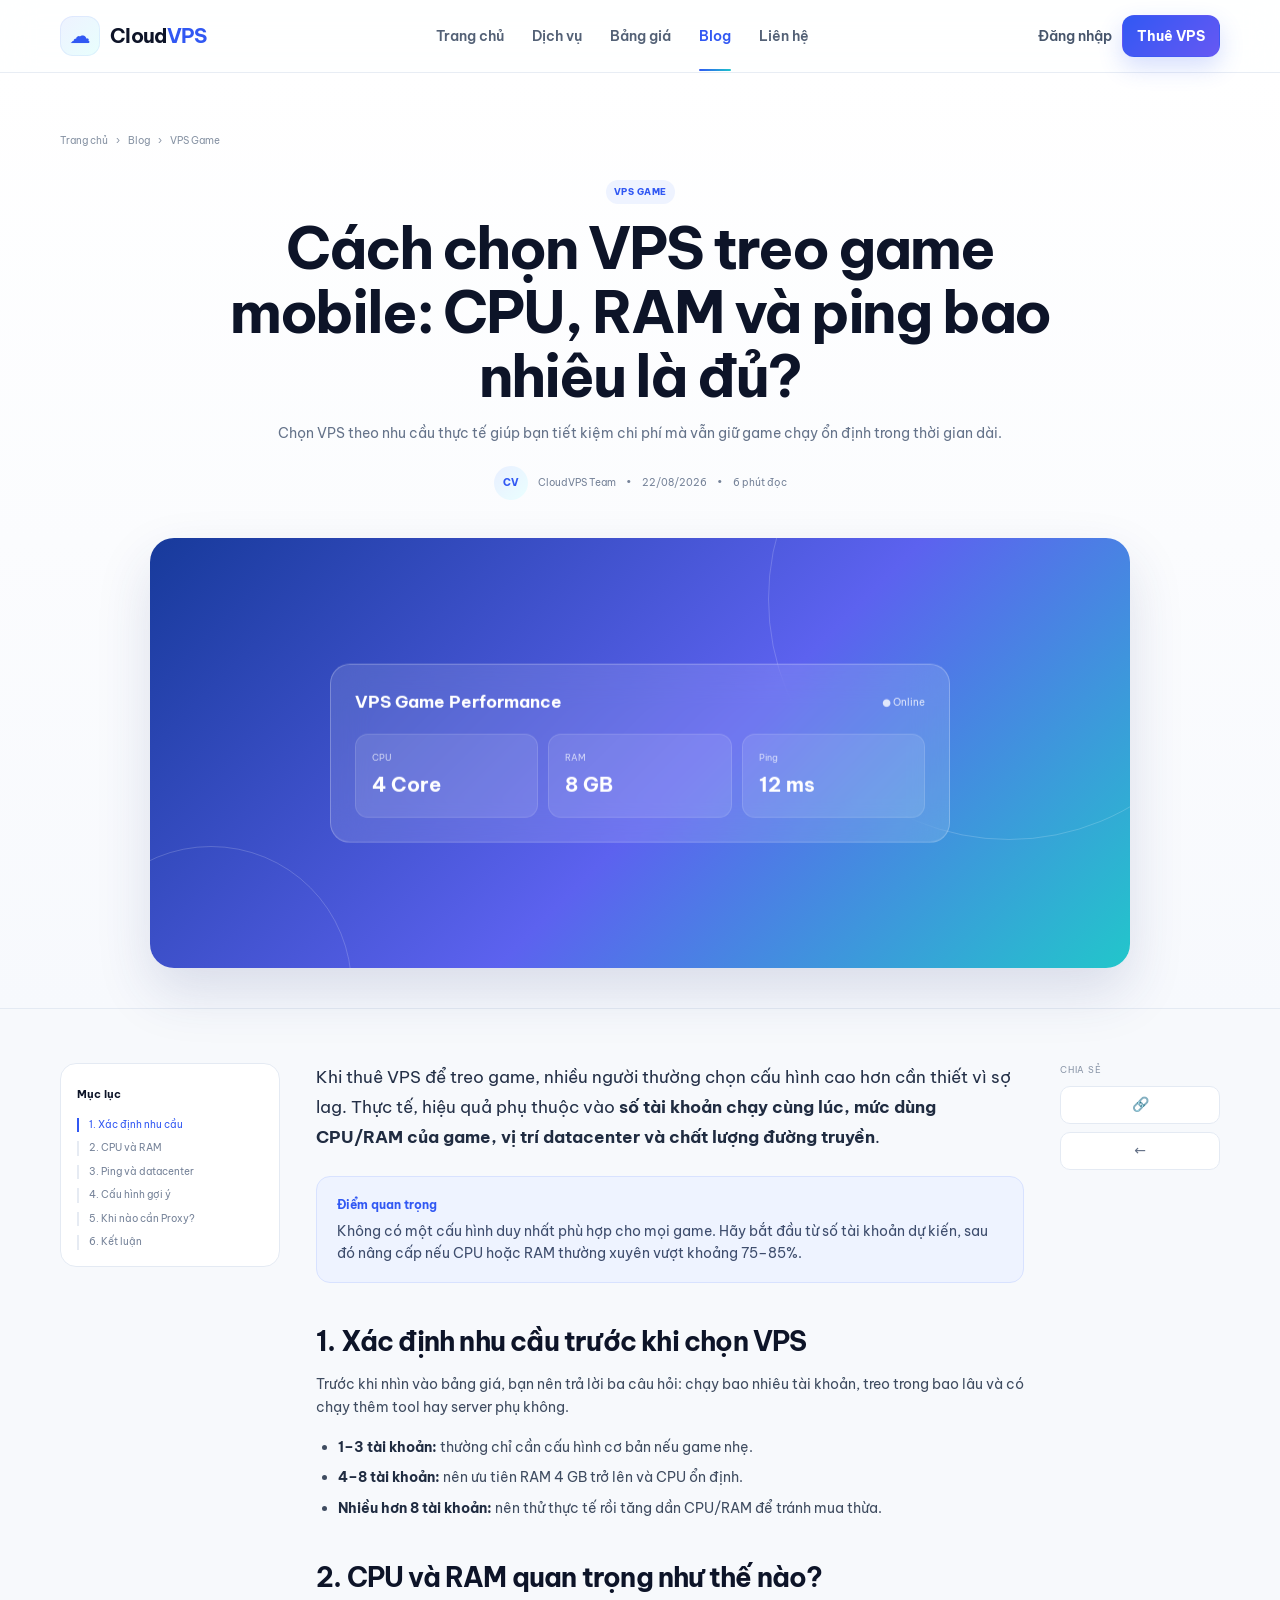
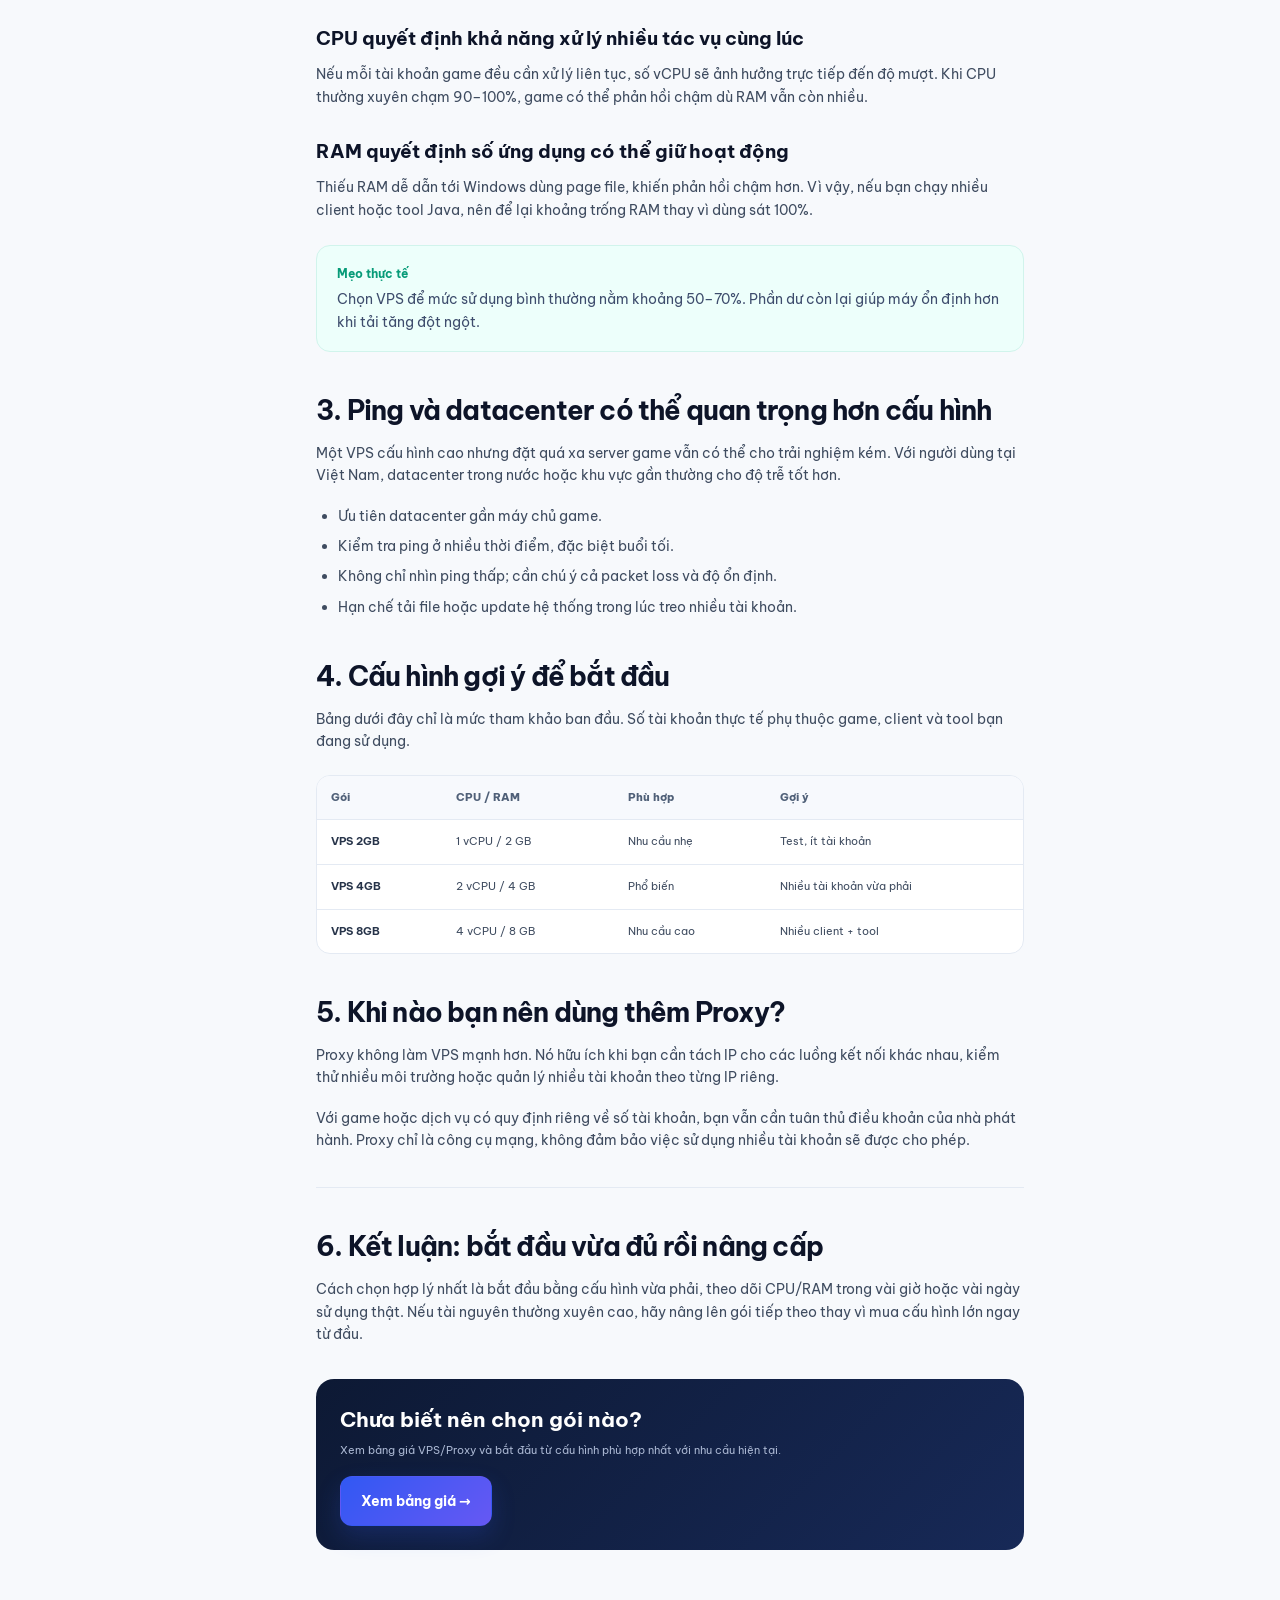
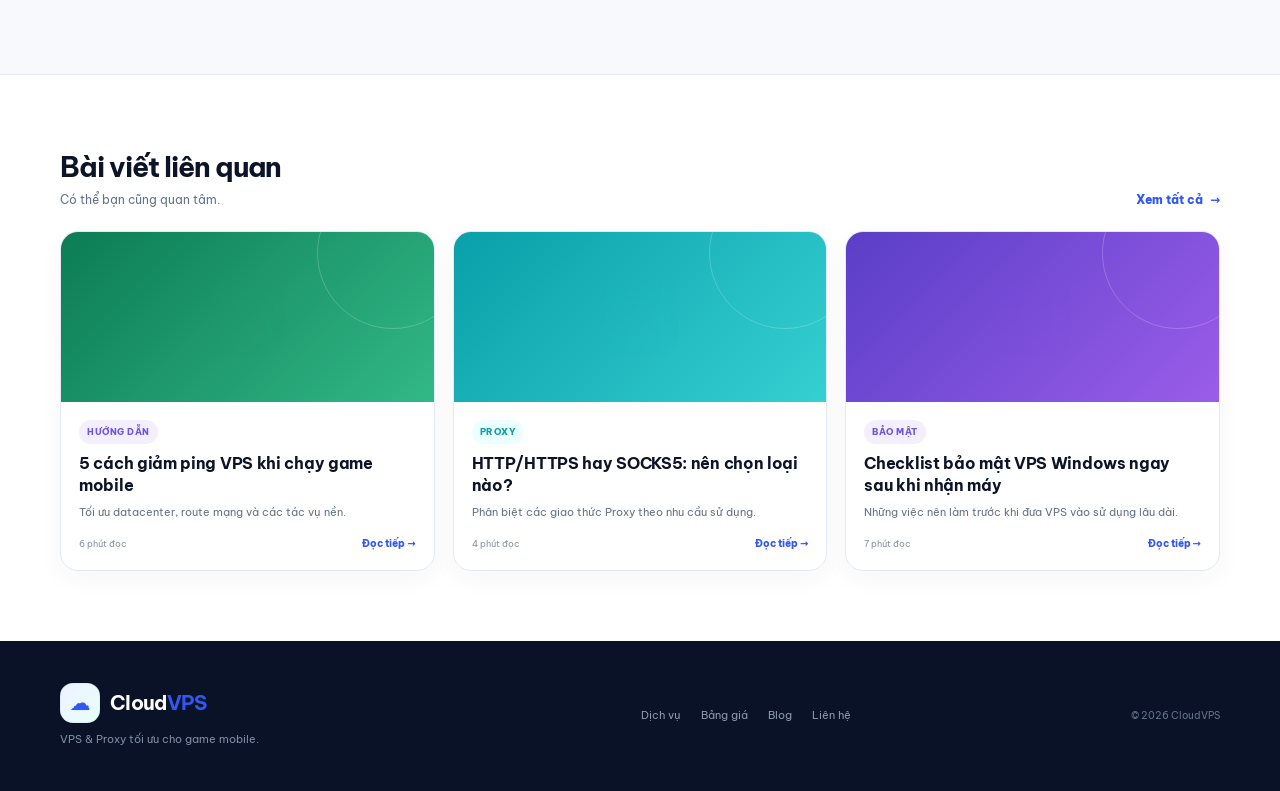
==== blog-detail.html @ b66a2911 "Add detailed blog article page" ====
<!DOCTYPE html>
<html lang="vi">
<head>
  <meta charset="UTF-8" />
  <meta name="viewport" content="width=device-width, initial-scale=1.0" />
  <meta name="theme-color" content="#ffffff" />
  <meta name="description" content="Hướng dẫn chọn VPS treo game mobile theo CPU, RAM, ping và số lượng tài khoản." />
  <title>Cách chọn VPS treo game mobile - CloudVPS Blog</title>
  <link rel="preconnect" href="https://fonts.googleapis.com" />
  <link rel="preconnect" href="https://fonts.gstatic.com" crossorigin />
  <link href="https://fonts.googleapis.com/css2?family=Be+Vietnam+Pro:wght@400;500;600;700;800&display=swap" rel="stylesheet" />
  <link rel="stylesheet" href="style.css" />
  <link rel="stylesheet" href="smooth-overrides.css" />
  <link rel="stylesheet" href="blog.css" />
  <script type="application/ld+json">
  {
    "@context":"https://schema.org",
    "@type":"Article",
    "headline":"Cách chọn VPS treo game mobile: CPU, RAM và ping bao nhiêu là đủ?",
    "datePublished":"2026-08-22",
    "dateModified":"2026-08-22",
    "author":{"@type":"Organization","name":"CloudVPS"},
    "publisher":{"@type":"Organization","name":"CloudVPS"}
  }
  </script>
</head>
<body class="blog-page">
  <div class="article-progress" id="articleProgress"></div>
  <header class="header">
    <div class="container nav">
      <a class="brand" href="index.html"><span class="brand-mark">☁</span><strong>Cloud<span>VPS</span></strong></a>
      <nav class="menu" id="menu">
        <a href="index.html">Trang chủ</a>
        <a href="index.html#services">Dịch vụ</a>
        <a href="index.html#pricing">Bảng giá</a>
        <a class="active" href="blog.html">Blog</a>
        <a href="index.html#contact">Liên hệ</a>
      </nav>
      <div class="nav-actions">
        <a class="login" href="#">Đăng nhập</a>
        <a class="btn btn-small" href="index.html#pricing">Thuê VPS</a>
        <button class="menu-btn" id="menuBtn" aria-label="Mở menu">☰</button>
      </div>
    </div>
  </header>

  <main>
    <section class="article-hero">
      <div class="container">
        <div class="breadcrumbs"><a href="index.html">Trang chủ</a><span>›</span><a href="blog.html">Blog</a><span>›</span><span>VPS Game</span></div>
        <div class="article-heading reveal">
          <span class="post-category">VPS GAME</span>
          <h1>Cách chọn VPS treo game mobile: CPU, RAM và ping bao nhiêu là đủ?</h1>
          <p>Chọn VPS theo nhu cầu thực tế giúp bạn tiết kiệm chi phí mà vẫn giữ game chạy ổn định trong thời gian dài.</p>
          <div class="article-author"><span class="author-avatar">CV</span><span>CloudVPS Team</span><span>•</span><span>22/08/2026</span><span>•</span><span>6 phút đọc</span></div>
        </div>
        <div class="article-cover reveal delay-1">
          <div class="cover-dashboard">
            <div class="cover-dashboard-head"><strong>VPS Game Performance</strong><span>● Online</span></div>
            <div class="cover-stats"><div><small>CPU</small><strong>4 Core</strong></div><div><small>RAM</small><strong>8 GB</strong></div><div><small>Ping</small><strong>12 ms</strong></div></div>
          </div>
        </div>
      </div>
    </section>

    <section class="article-wrap">
      <div class="container article-layout">
        <aside class="article-toc">
          <strong>Mục lục</strong>
          <nav>
            <a class="active" href="#nhu-cau">1. Xác định nhu cầu</a>
            <a href="#cpu-ram">2. CPU và RAM</a>
            <a href="#ping">3. Ping và datacenter</a>
            <a href="#goi-goi-y">4. Cấu hình gợi ý</a>
            <a href="#proxy">5. Khi nào cần Proxy?</a>
            <a href="#ket-luan">6. Kết luận</a>
          </nav>
        </aside>

        <article class="article-content">
          <p class="lead">Khi thuê VPS để treo game, nhiều người thường chọn cấu hình cao hơn cần thiết vì sợ lag. Thực tế, hiệu quả phụ thuộc vào <strong>số tài khoản chạy cùng lúc, mức dùng CPU/RAM của game, vị trí datacenter và chất lượng đường truyền</strong>.</p>

          <div class="info-box"><strong>Điểm quan trọng</strong>Không có một cấu hình duy nhất phù hợp cho mọi game. Hãy bắt đầu từ số tài khoản dự kiến, sau đó nâng cấp nếu CPU hoặc RAM thường xuyên vượt khoảng 75–85%.</div>

          <h2 id="nhu-cau">1. Xác định nhu cầu trước khi chọn VPS</h2>
          <p>Trước khi nhìn vào bảng giá, bạn nên trả lời ba câu hỏi: chạy bao nhiêu tài khoản, treo trong bao lâu và có chạy thêm tool hay server phụ không.</p>
          <ul>
            <li><strong>1–3 tài khoản:</strong> thường chỉ cần cấu hình cơ bản nếu game nhẹ.</li>
            <li><strong>4–8 tài khoản:</strong> nên ưu tiên RAM 4 GB trở lên và CPU ổn định.</li>
            <li><strong>Nhiều hơn 8 tài khoản:</strong> nên thử thực tế rồi tăng dần CPU/RAM để tránh mua thừa.</li>
          </ul>

          <h2 id="cpu-ram">2. CPU và RAM quan trọng như thế nào?</h2>
          <h3>CPU quyết định khả năng xử lý nhiều tác vụ cùng lúc</h3>
          <p>Nếu mỗi tài khoản game đều cần xử lý liên tục, số vCPU sẽ ảnh hưởng trực tiếp đến độ mượt. Khi CPU thường xuyên chạm 90–100%, game có thể phản hồi chậm dù RAM vẫn còn nhiều.</p>
          <h3>RAM quyết định số ứng dụng có thể giữ hoạt động</h3>
          <p>Thiếu RAM dễ dẫn tới Windows dùng page file, khiến phản hồi chậm hơn. Vì vậy, nếu bạn chạy nhiều client hoặc tool Java, nên để lại khoảng trống RAM thay vì dùng sát 100%.</p>

          <div class="tip-box info-box"><strong>Mẹo thực tế</strong>Chọn VPS để mức sử dụng bình thường nằm khoảng 50–70%. Phần dư còn lại giúp máy ổn định hơn khi tải tăng đột ngột.</div>

          <h2 id="ping">3. Ping và datacenter có thể quan trọng hơn cấu hình</h2>
          <p>Một VPS cấu hình cao nhưng đặt quá xa server game vẫn có thể cho trải nghiệm kém. Với người dùng tại Việt Nam, datacenter trong nước hoặc khu vực gần thường cho độ trễ tốt hơn.</p>
          <ul>
            <li>Ưu tiên datacenter gần máy chủ game.</li>
            <li>Kiểm tra ping ở nhiều thời điểm, đặc biệt buổi tối.</li>
            <li>Không chỉ nhìn ping thấp; cần chú ý cả packet loss và độ ổn định.</li>
            <li>Hạn chế tải file hoặc update hệ thống trong lúc treo nhiều tài khoản.</li>
          </ul>

          <h2 id="goi-goi-y">4. Cấu hình gợi ý để bắt đầu</h2>
          <p>Bảng dưới đây chỉ là mức tham khảo ban đầu. Số tài khoản thực tế phụ thuộc game, client và tool bạn đang sử dụng.</p>
          <div class="article-table-wrap">
            <table class="article-table">
              <thead><tr><th>Gói</th><th>CPU / RAM</th><th>Phù hợp</th><th>Gợi ý</th></tr></thead>
              <tbody>
                <tr><td>VPS 2GB</td><td>1 vCPU / 2 GB</td><td>Nhu cầu nhẹ</td><td>Test, ít tài khoản</td></tr>
                <tr><td>VPS 4GB</td><td>2 vCPU / 4 GB</td><td>Phổ biến</td><td>Nhiều tài khoản vừa phải</td></tr>
                <tr><td>VPS 8GB</td><td>4 vCPU / 8 GB</td><td>Nhu cầu cao</td><td>Nhiều client + tool</td></tr>
              </tbody>
            </table>
          </div>

          <h2 id="proxy">5. Khi nào bạn nên dùng thêm Proxy?</h2>
          <p>Proxy không làm VPS mạnh hơn. Nó hữu ích khi bạn cần tách IP cho các luồng kết nối khác nhau, kiểm thử nhiều môi trường hoặc quản lý nhiều tài khoản theo từng IP riêng.</p>
          <p>Với game hoặc dịch vụ có quy định riêng về số tài khoản, bạn vẫn cần tuân thủ điều khoản của nhà phát hành. Proxy chỉ là công cụ mạng, không đảm bảo việc sử dụng nhiều tài khoản sẽ được cho phép.</p>

          <div class="article-divider"></div>
          <h2 id="ket-luan">6. Kết luận: bắt đầu vừa đủ rồi nâng cấp</h2>
          <p>Cách chọn hợp lý nhất là bắt đầu bằng cấu hình vừa phải, theo dõi CPU/RAM trong vài giờ hoặc vài ngày sử dụng thật. Nếu tài nguyên thường xuyên cao, hãy nâng lên gói tiếp theo thay vì mua cấu hình lớn ngay từ đầu.</p>

          <div class="article-cta">
            <h3>Chưa biết nên chọn gói nào?</h3>
            <p>Xem bảng giá VPS/Proxy và bắt đầu từ cấu hình phù hợp nhất với nhu cầu hiện tại.</p>
            <a class="btn" href="index.html#pricing">Xem bảng giá →</a>
          </div>
        </article>

        <aside class="article-share">
          <span>Chia sẻ</span>
          <button class="share-btn" type="button" data-copy-link title="Sao chép liên kết">🔗</button>
          <a class="share-btn" href="blog.html" title="Quay lại Blog">←</a>
        </aside>
      </div>
    </section>

    <section class="related">
      <div class="container">
        <div class="latest-head"><div><h2>Bài viết liên quan</h2><p>Có thể bạn cũng quan tâm.</p></div><a class="read-link" href="blog.html">Xem tất cả <span>→</span></a></div>
        <div class="posts-grid">
          <article class="post-card"><div class="post-thumb thumb-network"><div class="thumb-icon">⚡</div></div><div class="post-body"><div class="post-meta"><span class="post-category purple">HƯỚNG DẪN</span></div><h3>5 cách giảm ping VPS khi chạy game mobile</h3><p>Tối ưu datacenter, route mạng và các tác vụ nền.</p><div class="post-footer"><span>6 phút đọc</span><a href="blog-detail.html">Đọc tiếp →</a></div></div></article>
          <article class="post-card"><div class="post-thumb thumb-proxy"><div class="thumb-icon">◎</div></div><div class="post-body"><div class="post-meta"><span class="post-category cyan">PROXY</span></div><h3>HTTP/HTTPS hay SOCKS5: nên chọn loại nào?</h3><p>Phân biệt các giao thức Proxy theo nhu cầu sử dụng.</p><div class="post-footer"><span>4 phút đọc</span><a href="blog-detail.html">Đọc tiếp →</a></div></div></article>
          <article class="post-card"><div class="post-thumb thumb-security"><div class="thumb-icon">◇</div></div><div class="post-body"><div class="post-meta"><span class="post-category purple">BẢO MẬT</span></div><h3>Checklist bảo mật VPS Windows ngay sau khi nhận máy</h3><p>Những việc nên làm trước khi đưa VPS vào sử dụng lâu dài.</p><div class="post-footer"><span>7 phút đọc</span><a href="blog-detail.html">Đọc tiếp →</a></div></div></article>
        </div>
      </div>
    </section>
  </main>

  <footer class="footer">
    <div class="container footer-inner">
      <div><a class="brand footer-brand" href="index.html"><span class="brand-mark">☁</span><strong>Cloud<span>VPS</span></strong></a><p>VPS & Proxy tối ưu cho game mobile.</p></div>
      <div class="footer-links"><a href="index.html#services">Dịch vụ</a><a href="index.html#pricing">Bảng giá</a><a href="blog.html">Blog</a><a href="index.html#contact">Liên hệ</a></div>
      <span class="copyright">© 2026 CloudVPS</span>
    </div>
  </footer>

  <script src="blog.js"></script>
</body>
</html>
---- style.css ----
:root{
  --bg:#f7f9fc;--surface:#ffffff;--surface-2:#f2f5fb;--text:#0d1428;--muted:#65738a;
  --line:#e4eaf3;--primary:#3158f3;--violet:#6658f3;--cyan:#1dc4ca;--navy:#091226;
  --shadow:0 18px 48px rgba(24,39,79,.10);--shadow-lg:0 28px 70px rgba(42,58,124,.18)
}
*{box-sizing:border-box;margin:0;padding:0}
html{scroll-behavior:smooth}
body{font-family:'Be Vietnam Pro',system-ui,sans-serif;color:var(--text);background:var(--bg);line-height:1.6;overflow-x:hidden}
a{text-decoration:none;color:inherit}button{font:inherit}.container{width:min(1160px,calc(100% - 40px));margin:auto}
.ambient{position:fixed;border-radius:50%;filter:blur(90px);opacity:.12;z-index:-2;pointer-events:none}.ambient-a{width:520px;height:520px;background:#6771ff;right:-180px;top:-180px}.ambient-b{width:430px;height:430px;background:#20c8ce;left:-220px;top:620px}
.header{position:sticky;top:0;z-index:1000;background:rgba(255,255,255,.88);backdrop-filter:blur(18px);border-bottom:1px solid rgba(227,233,242,.82)}
.nav{height:72px;display:flex;align-items:center;justify-content:space-between;gap:20px}.brand{display:flex;align-items:center;gap:10px;min-width:max-content}.brand-mark{width:40px;height:40px;border-radius:13px;display:grid;place-items:center;background:linear-gradient(135deg,#eef2ff,#e8fffd);color:var(--primary);font-size:21px;box-shadow:inset 0 0 0 1px rgba(49,88,243,.08)}.brand strong{font-size:20px;letter-spacing:-.7px}.brand strong span{color:var(--primary)}
.menu{display:flex;align-items:center;gap:28px}.menu a{position:relative;font-size:14px;font-weight:600;color:#536176;transition:color .25s ease}.menu a:hover,.menu a.active{color:var(--primary)}.menu a:after{content:'';position:absolute;height:2px;left:50%;right:50%;bottom:-24px;background:linear-gradient(90deg,var(--primary),var(--cyan));transition:left .25s ease,right .25s ease;border-radius:999px}.menu a:hover:after,.menu a.active:after{left:0;right:0}
.nav-actions{display:flex;align-items:center;gap:10px}.login{font-size:14px;font-weight:600;color:#46556b}.menu-btn{display:none;border:0;background:transparent;font-size:25px;cursor:pointer;color:var(--text)}
.btn{position:relative;overflow:hidden;display:inline-flex;align-items:center;justify-content:center;gap:8px;padding:13px 20px;border-radius:12px;border:1px solid transparent;background:linear-gradient(135deg,var(--primary),var(--violet));color:#fff;font-size:14px;font-weight:700;box-shadow:0 10px 24px rgba(49,88,243,.20);transition:transform .28s cubic-bezier(.2,.8,.2,1),box-shadow .28s ease,border-color .28s ease}.btn:before{content:'';position:absolute;top:-120%;left:-45%;width:34%;height:340%;background:linear-gradient(90deg,transparent,rgba(255,255,255,.34),transparent);transform:rotate(20deg);transition:left .55s ease}.btn:hover:before{left:120%}.btn:hover{transform:translateY(-3px);box-shadow:0 17px 34px rgba(49,88,243,.28)}.btn-small{padding:9px 14px}.btn-outline,.btn-ghost{background:#fff;color:var(--primary);border-color:#bcc7ff;box-shadow:none}.btn-outline:hover,.btn-ghost:hover{border-color:#8ca0ff;box-shadow:0 12px 26px rgba(49,88,243,.10)}.btn-cyan{background:linear-gradient(135deg,#15b8c1,#31d0d0);box-shadow:0 10px 24px rgba(29,196,202,.22)}.btn-full{width:100%}.btn-light{background:#fff;color:var(--primary);box-shadow:none}.btn-glass{background:rgba(255,255,255,.12);border-color:rgba(255,255,255,.38);box-shadow:none}.btn-glass:hover{background:rgba(255,255,255,.19)}
.section-shell{position:relative;overflow:hidden}.hero{padding:82px 0 66px;background:linear-gradient(180deg,#fff 0%,#f8fbff 100%)}.hero:before{content:'';position:absolute;width:520px;height:520px;border-radius:50%;right:-150px;top:-180px;background:radial-gradient(circle,rgba(91,92,240,.15),transparent 65%);animation:breathe 6s ease-in-out infinite}.hero-grid{display:grid;grid-template-columns:.95fr 1.05fr;gap:58px;align-items:center}.eyebrow{display:inline-flex;padding:8px 13px;border-radius:999px;background:linear-gradient(90deg,#eef3ff,#edffff);border:1px solid #dce6ff;color:#4961d7;font-size:12px;font-weight:800;letter-spacing:.2px}.hero h1{font-size:clamp(46px,4.7vw,68px);line-height:1.07;letter-spacing:-3px;margin-top:20px}.hero h1 span{background:linear-gradient(90deg,#3b58ee,#7062ef,#20c8ce,#3b58ee);background-size:260% 100%;-webkit-background-clip:text;color:transparent;animation:gradientShift 6s linear infinite}.hero-copy>p{font-size:16px;color:var(--muted);max-width:610px;margin-top:20px}.hero-actions{display:flex;gap:12px;flex-wrap:wrap;margin-top:29px}.trust-row{display:flex;gap:38px;flex-wrap:wrap;margin-top:35px}.trust-row div{display:flex;flex-direction:column}.trust-row strong{font-size:19px}.trust-row span{font-size:12px;color:var(--muted);margin-top:-2px}
.hero-visual{position:relative;min-height:440px}.hero-visual:before{content:'';position:absolute;inset:5% 0 2% 7%;border-radius:42px;background:radial-gradient(circle at 55% 42%,rgba(49,88,243,.16),transparent 50%),linear-gradient(135deg,rgba(49,88,243,.05),rgba(29,196,202,.06))}.orbit{position:absolute;border:1px solid rgba(77,105,239,.13);border-radius:50%;animation:orbitPulse 7s ease-in-out infinite}.orbit-a{width:390px;height:220px;right:20px;top:80px}.orbit-b{width:470px;height:300px;right:-20px;top:55px;animation-delay:-2s}.glass{background:rgba(255,255,255,.91);backdrop-filter:blur(17px);border:1px solid rgba(219,227,240,.95);box-shadow:var(--shadow-lg)}.main-server-card{position:absolute;width:385px;right:55px;top:35px;padding:23px;border-radius:22px;z-index:4}.floating-card{animation:floatCard 5s ease-in-out infinite}.server-head{display:flex;justify-content:space-between;gap:15px;align-items:flex-start}.server-head small,.server-head strong{display:block}.server-head small{font-size:11px;color:var(--primary);font-weight:800;letter-spacing:.6px}.server-head strong{font-size:18px;margin-top:2px}.status{font-size:11px;color:#536176;font-weight:700;white-space:nowrap}.status i{display:inline-block;width:8px;height:8px;border-radius:50%;background:#1ab76f;margin-right:5px;box-shadow:0 0 0 5px rgba(26,183,111,.09);animation:statusPulse 2s ease-in-out infinite}.server-usage{display:grid;gap:17px;margin-top:22px}.server-usage>div{display:grid;grid-template-columns:48px 1fr 38px;gap:10px;align-items:center;font-size:12px}.meter{height:8px;border-radius:999px;background:#e9eef6;overflow:hidden}.meter i{display:block;height:100%;border-radius:inherit;background:linear-gradient(90deg,#4d70f5,#3158f3)}.meter.violet i{background:linear-gradient(90deg,#7d64f8,#5b5cf0)}.meter.cyan i{background:linear-gradient(90deg,#55bdf2,#1dc4ca)}.server-specs{display:grid;grid-template-columns:repeat(3,1fr);gap:10px;margin-top:20px}.server-specs div{text-align:center;padding:12px;border-radius:12px;border:1px solid var(--line);background:#f9fbfe}.server-specs strong,.server-specs span{display:block}.server-specs strong{font-size:15px}.server-specs span{font-size:10px;color:var(--muted)}.mini-proxy{position:absolute;width:265px;left:0;bottom:42px;padding:15px;border-radius:17px;display:flex;gap:11px;align-items:center;z-index:5}.floating-card-secondary{animation:floatCard 5.4s ease-in-out infinite reverse}.proxy-icon{width:42px;height:42px;flex:0 0 42px;border-radius:50%;display:grid;place-items:center;background:linear-gradient(135deg,#eef0ff,#e9ffff);color:var(--violet);font-size:23px}.mini-proxy strong,.mini-proxy span{display:block}.mini-proxy strong{font-size:14px}.mini-proxy span{font-size:10px;color:var(--muted);margin-top:1px}.ping-badge{position:absolute;right:0;bottom:36px;padding:12px 14px;border-radius:15px;display:flex;align-items:center;gap:10px;z-index:5;animation:floatCard 4.6s ease-in-out infinite}.ping-badge>span{width:35px;height:35px;border-radius:10px;background:#edfff8;display:grid;place-items:center}.ping-badge strong,.ping-badge small{display:block}.ping-badge strong{font-size:12px}.ping-badge small{font-size:9px;color:var(--muted)}
.section{padding:92px 0}.section-heading{max-width:720px;margin:0 auto 38px;text-align:center}.section-label{font-size:11px;font-weight:800;letter-spacing:1.1px;color:var(--primary)}.section-heading h2,.pricing-top h2{font-size:clamp(32px,3.7vw,48px);letter-spacing:-1.9px;line-height:1.14;margin-top:7px}.section-heading p{font-size:14px;color:var(--muted);margin-top:11px}.services{background:#fff;border-top:1px solid var(--line);border-bottom:1px solid var(--line)}.service-grid{display:grid;grid-template-columns:1fr 1fr;gap:18px}.service-card{position:relative;overflow:hidden;display:grid;grid-template-columns:auto 1fr;gap:20px;padding:28px;border-radius:22px;border:1px solid var(--line);background:linear-gradient(135deg,#fbfcff,#fff);transition:transform .35s cubic-bezier(.2,.8,.2,1),box-shadow .35s ease,border-color .35s ease}.service-card:before{content:'';position:absolute;width:180px;height:180px;border-radius:50%;right:-80px;top:-80px;background:radial-gradient(circle,rgba(49,88,243,.11),transparent 68%);transition:transform .45s ease}.service-card:hover{transform:translateY(-8px);box-shadow:0 24px 48px rgba(28,42,82,.11);border-color:#ccd6ff}.service-card:hover:before{transform:scale(1.45)}.service-proxy:before{background:radial-gradient(circle,rgba(29,196,202,.13),transparent 68%)}.service-proxy:hover{border-color:#c7eeee}.service-icon{position:relative;z-index:2;width:64px;height:64px;border-radius:18px;display:grid;place-items:center;background:linear-gradient(135deg,var(--primary),var(--violet));color:#fff;font-size:30px;box-shadow:0 12px 26px rgba(49,88,243,.22);transition:transform .35s ease}.service-card:hover .service-icon{transform:rotate(-4deg) scale(1.08)}.proxy-service-icon{background:linear-gradient(135deg,#19b9c2,#43d3d0);box-shadow:0 12px 26px rgba(29,196,202,.20)}.service-content{position:relative;z-index:2}.service-kicker{font-size:10px;color:var(--primary);font-weight:800;letter-spacing:.8px}.cyan-text{color:#0ea8b0!important}.service-content h3{font-size:22px;letter-spacing:-.6px;margin-top:3px}.service-content p{font-size:13px;color:var(--muted);margin-top:5px}.service-tags{display:flex;gap:7px;flex-wrap:wrap;margin-top:14px}.service-tags span{font-size:10px;font-weight:700;color:#5264dc;background:#eef2ff;border-radius:999px;padding:6px 9px}.proxy-tags span{color:#119da7;background:#edffff}.text-link{display:inline-flex;margin-top:16px;color:var(--primary);font-size:13px;font-weight:800;transition:gap .25s ease,transform .25s ease}.text-link:hover{transform:translateX(4px)}
.pricing{background:linear-gradient(180deg,#f8faff,#f5f8fd)}.pricing-top{display:flex;align-items:end;justify-content:space-between;gap:24px;margin-bottom:30px}.service-tabs{display:flex;padding:4px;border-radius:12px;background:#e9eef6}.service-tabs button{border:0;background:transparent;padding:10px 24px;border-radius:9px;color:#637188;font-size:13px;font-weight:800;cursor:pointer;transition:all .25s ease}.service-tabs button.active{background:linear-gradient(135deg,var(--primary),var(--violet));color:#fff;box-shadow:0 7px 18px rgba(49,88,243,.20)}.pricing-panel{display:none}.pricing-panel.active{display:block;animation:panelIn .45s ease both}.pricing-grid{display:grid;grid-template-columns:repeat(3,1fr);gap:18px}.proxy-price-grid{grid-template-columns:repeat(2,1fr);max-width:760px;margin:auto}.price-card{position:relative;padding:25px;border-radius:20px;border:1px solid var(--line);background:#fff;box-shadow:0 10px 28px rgba(25,39,75,.05);transition:transform .34s cubic-bezier(.2,.8,.2,1),box-shadow .34s ease,border-color .34s ease}.price-card:hover{transform:translateY(-8px);box-shadow:0 23px 48px rgba(31,46,91,.11);border-color:#cbd5ff}.price-card.featured{border:1.5px solid var(--primary);box-shadow:0 18px 42px rgba(49,88,243,.13);transform:translateY(-4px)}.price-card.featured:hover{transform:translateY(-11px)}.proxy-featured{border-color:#47cdd0!important}.plan{font-size:11px;color:var(--primary);font-weight:800;letter-spacing:.9px}.price-card h3{font-size:22px;margin-top:5px}.price{display:flex;align-items:baseline;gap:5px;margin:16px 0}.price strong{font-size:29px;letter-spacing:-1px;color:var(--primary)}.proxy-price strong{color:#10aeb5}.price span{font-size:11px;color:var(--muted)}.price-card ul{list-style:none;display:grid;gap:9px;padding-top:16px;border-top:1px solid var(--line);margin-top:15px;margin-bottom:19px}.price-card li{font-size:12px;color:#4e5c70}.price-card li:before{content:'✓';color:#12ad78;font-weight:800;margin-right:7px}.popular{position:absolute;right:14px;top:-12px;border-radius:999px;padding:6px 10px;background:linear-gradient(135deg,var(--primary),var(--violet));color:#fff;font-size:9px;font-weight:800}.cyan-popular{background:linear-gradient(135deg,#15b8c1,#33cecd)}
.features{background:#fff}.feature-grid{display:grid;grid-template-columns:repeat(4,1fr);gap:16px}.feature-card{position:relative;overflow:hidden;padding:23px;border:1px solid var(--line);border-radius:18px;background:#fbfcfe;transition:transform .32s ease,box-shadow .32s ease,background .32s ease}.feature-card:hover{transform:translateY(-7px);background:#fff;box-shadow:0 18px 36px rgba(25,39,75,.08)}.feature-card>span{width:44px;height:44px;border-radius:13px;display:grid;place-items:center;background:#eef3ff;color:var(--primary);font-size:20px;transition:transform .35s ease,background .35s ease}.feature-card:hover>span{transform:scale(1.12) rotate(-5deg);background:#e6edff}.feature-card h3{font-size:15px;margin-top:14px}.feature-card p{font-size:12px;color:var(--muted);margin-top:5px}
.cta{padding:35px 0 80px;background:#fff}.cta-card{position:relative;overflow:hidden;min-height:220px;border-radius:26px;padding:38px 42px;display:flex;align-items:center;justify-content:space-between;gap:30px;color:#fff;background:linear-gradient(115deg,#2757ef,#5b5cf0 54%,#8c4ff0);background-size:180% 180%;animation:ctaGradient 9s ease infinite;box-shadow:0 26px 52px rgba(64,71,205,.20)}.cta-card:before,.cta-card:after{content:'';position:absolute;border-radius:50%;border:1px solid rgba(255,255,255,.18)}.cta-card:before{width:300px;height:300px;right:-80px;top:-120px}.cta-card:after{width:180px;height:180px;right:110px;bottom:-110px}.cta-card>div{position:relative;z-index:2}.cta-card>div:first-child{max-width:690px}.cta-card>div:first-child>span{font-size:10px;font-weight:800;letter-spacing:1px;color:#dce4ff}.cta-card h2{font-size:clamp(27px,3vw,40px);line-height:1.15;letter-spacing:-1.4px;margin-top:6px}.cta-card p{font-size:13px;color:#e5e9ff;margin-top:9px}.cta-actions{display:flex;gap:10px;flex-wrap:wrap}
.footer{padding:42px 0;background:var(--navy);color:#fff}.footer-inner{display:grid;grid-template-columns:1.2fr 1fr auto;gap:30px;align-items:center}.footer-brand strong{color:#fff}.footer-inner>div:first-child p{font-size:11px;color:#7f8da4;margin-top:8px}.footer-links{display:flex;gap:20px;flex-wrap:wrap}.footer-links a{font-size:11px;color:#8d99ac;transition:color .25s ease}.footer-links a:hover{color:#fff}.copyright{font-size:10px;color:#66738a}
.reveal{opacity:0;transform:translateY(24px);transition:opacity .7s ease,transform .7s cubic-bezier(.2,.8,.2,1)}.reveal.is-visible{opacity:1;transform:none}.delay-1{transition-delay:.08s}.delay-2{transition-delay:.16s}.delay-3{transition-delay:.24s}
@keyframes floatCard{0%,100%{transform:translateY(0)}50%{transform:translateY(-10px)}}@keyframes breathe{0%,100%{transform:scale(1);opacity:.6}50%{transform:scale(1.08);opacity:1}}@keyframes orbitPulse{0%,100%{transform:scale(1);opacity:.7}50%{transform:scale(1.04);opacity:1}}@keyframes gradientShift{0%{background-position:0 50%}100%{background-position:260% 50%}}@keyframes statusPulse{0%,100%{box-shadow:0 0 0 4px rgba(26,183,111,.08)}50%{box-shadow:0 0 0 8px rgba(26,183,111,.03)}}@keyframes panelIn{from{opacity:0;transform:translateY(10px)}to{opacity:1;transform:none}}@keyframes ctaGradient{0%,100%{background-position:0 50%}50%{background-position:100% 50%}}
@media(max-width:1020px){.menu{gap:18px}.menu a{font-size:13px}.hero-grid{grid-template-columns:1fr;gap:24px}.hero-visual{min-height:460px}.main-server-card{right:18%}.mini-proxy{left:15%}.ping-badge{right:12%}.feature-grid{grid-template-columns:repeat(2,1fr)}}
@media(max-width:820px){.menu{display:none;position:absolute;left:20px;right:20px;top:72px;flex-direction:column;align-items:flex-start;background:#fff;border:1px solid var(--line);border-radius:16px;padding:17px;box-shadow:var(--shadow)}.menu.show{display:flex}.menu a:after{display:none}.menu-btn{display:block}.login,.nav-actions>.btn{display:none}.service-grid{grid-template-columns:1fr}.pricing-top{align-items:flex-start;flex-direction:column}.pricing-grid{grid-template-columns:1fr 1fr}.proxy-price-grid{max-width:none}.footer-inner{grid-template-columns:1fr 1fr}.copyright{grid-column:1/-1}.cta-card{align-items:flex-start;flex-direction:column}}
@media(max-width:620px){.container{width:min(100% - 28px,1160px)}.hero{padding:54px 0 42px}.hero h1{font-size:40px;letter-spacing:-2px}.hero-copy>p{font-size:14px}.trust-row{gap:22px}.hero-visual{min-height:500px}.main-server-card{left:0;right:0;width:auto;top:20px}.mini-proxy{left:12px;right:12px;width:auto;bottom:62px}.ping-badge{right:12px;bottom:5px}.section{padding:70px 0}.section-heading h2,.pricing-top h2{font-size:33px}.service-card{grid-template-columns:1fr;padding:23px}.pricing-grid,.proxy-price-grid,.feature-grid{grid-template-columns:1fr}.price-card.featured{transform:none}.price-card.featured:hover{transform:translateY(-7px)}.cta{padding-bottom:60px}.cta-card{padding:30px 23px}.cta-actions{width:100%}.cta-actions .btn{flex:1}.footer-inner{grid-template-columns:1fr}.footer-links{gap:14px}.copyright{grid-column:auto}}
@media(max-width:420px){.hero h1{font-size:35px}.hero-actions .btn{width:100%}.main-server-card{padding:18px}.server-head{flex-direction:column}.server-specs strong{font-size:13px}.ping-badge{display:none}.mini-proxy{bottom:20px}.hero-visual{min-height:470px}.cta-actions .btn{width:100%;flex:auto}}
@media(prefers-reduced-motion:reduce){html{scroll-behavior:auto}*,*:before,*:after{animation:none!important;transition:none!important}.reveal{opacity:1;transform:none}}
---- smooth-overrides.css ----
/* Smooth interaction/performance overrides.
   Keeps the visual effects, but separates scroll-reveal motion from hover transforms
   and avoids layout-heavy hover animation. */

/* Reveal now uses the individual translate property, so it no longer fights
   with card hover transforms. */
.reveal {
  transform: none !important;
  translate: 0 14px;
  transition: opacity .5s ease, translate .5s cubic-bezier(.2,.8,.2,1) !important;
}
.reveal.is-visible {
  transform: none !important;
  translate: 0 0;
}
.delay-1 { transition-delay: .05s !important; }
.delay-2 { transition-delay: .10s !important; }
.delay-3 { transition-delay: .15s !important; }

/* Give only continuously moving hero elements their own compositor layer. */
.floating-card,
.floating-card-secondary,
.ping-badge {
  will-change: transform;
  backface-visibility: hidden;
  -webkit-backface-visibility: hidden;
}

/* Smaller, calmer floating distance. */
.floating-card { animation: floatCardSmooth 6.2s ease-in-out infinite !important; }
.floating-card-secondary { animation: floatCardSmooth 6.8s ease-in-out infinite reverse !important; }
.ping-badge { animation: floatCardSmooth 6s ease-in-out infinite !important; }

/* Avoid expensive layout animation for the button shine. */
.btn:before {
  left: -35% !important;
  transform: translate3d(-160%,0,0) rotate(20deg) !important;
  transition: transform .48s cubic-bezier(.2,.8,.2,1) !important;
  will-change: transform;
}
.btn:hover:before {
  left: -35% !important;
  transform: translate3d(520%,0,0) rotate(20deg) !important;
}

/* Shorter hover distance + faster easing. Shadows are intentionally lighter. */
.service-card,
.price-card,
.feature-card,
.btn,
.service-icon {
  backface-visibility: hidden;
  -webkit-backface-visibility: hidden;
}

@media (hover:hover) and (pointer:fine) {
  .btn {
    transition: transform .22s cubic-bezier(.2,.8,.2,1), border-color .22s ease, background-color .22s ease !important;
  }
  .btn:hover {
    transform: translate3d(0,-2px,0) !important;
    box-shadow: 0 13px 27px rgba(49,88,243,.22) !important;
  }

  .service-card {
    transition: transform .24s cubic-bezier(.2,.8,.2,1), border-color .24s ease !important;
  }
  .service-card:hover,
  .service-card.reveal:hover {
    transform: translate3d(0,-4px,0) !important;
    box-shadow: 0 17px 34px rgba(28,42,82,.09) !important;
  }
  .service-card:hover:before { transform: scale(1.18) !important; }
  .service-card:hover .service-icon {
    transform: translate3d(0,-1px,0) scale(1.045) !important;
  }

  .price-card {
    transition: transform .24s cubic-bezier(.2,.8,.2,1), border-color .24s ease !important;
  }
  .price-card:hover,
  .price-card.reveal:hover {
    transform: translate3d(0,-4px,0) !important;
    box-shadow: 0 17px 34px rgba(31,46,91,.09) !important;
  }
  .price-card.featured,
  .price-card.featured.reveal {
    transform: translate3d(0,-2px,0) !important;
  }
  .price-card.featured:hover,
  .price-card.featured.reveal:hover {
    transform: translate3d(0,-6px,0) !important;
  }

  .feature-card {
    transition: transform .22s cubic-bezier(.2,.8,.2,1), background-color .22s ease !important;
  }
  .feature-card:hover,
  .feature-card.reveal:hover {
    transform: translate3d(0,-3px,0) !important;
    box-shadow: 0 14px 28px rgba(25,39,75,.07) !important;
  }
  .feature-card:hover > span {
    transform: translate3d(0,-1px,0) scale(1.055) !important;
  }
}

/* Touch devices should not emulate desktop hover movement. */
@media (hover:none), (pointer:coarse) {
  .btn:hover,
  .service-card:hover,
  .price-card:hover,
  .feature-card:hover,
  .service-card:hover .service-icon,
  .feature-card:hover > span {
    transform: none !important;
  }
  .price-card.featured,
  .price-card.featured.reveal { transform: none !important; }
}

@keyframes floatCardSmooth {
  0%,100% { transform: translate3d(0,0,0); }
  50% { transform: translate3d(0,-5px,0); }
}

@media (prefers-reduced-motion:reduce) {
  .reveal { opacity: 1 !important; translate: 0 0 !important; }
}
---- blog.css ----
/* Blog pages — designed to match the CloudVPS landing page. */
.blog-page{background:#f7f9fc}.blog-page .header{position:sticky}.blog-main{min-height:70vh}
.blog-hero{position:relative;overflow:hidden;padding:82px 0 58px;background:linear-gradient(180deg,#fff,#f6f9ff);border-bottom:1px solid var(--line)}
.blog-hero:before{content:'';position:absolute;width:520px;height:520px;border-radius:50%;right:-190px;top:-280px;background:radial-gradient(circle,rgba(49,88,243,.13),transparent 68%);pointer-events:none}
.blog-hero-inner{position:relative;z-index:1;max-width:760px;margin:auto;text-align:center}.blog-kicker{display:inline-flex;align-items:center;gap:7px;padding:7px 12px;border-radius:999px;background:#eef3ff;color:var(--primary);font-size:11px;font-weight:800;letter-spacing:.8px}.blog-hero h1{font-size:clamp(38px,5vw,58px);line-height:1.08;letter-spacing:-2.3px;margin-top:14px}.blog-hero h1 span{background:linear-gradient(90deg,var(--primary),var(--violet),var(--cyan));-webkit-background-clip:text;color:transparent}.blog-hero p{max-width:650px;margin:14px auto 0;color:var(--muted);font-size:14px}
.blog-tools{display:flex;align-items:center;justify-content:space-between;gap:16px;margin-top:30px}.blog-search{position:relative;flex:1;max-width:420px}.blog-search span{position:absolute;left:15px;top:50%;translate:0 -50%;color:#8b98aa;font-size:16px}.blog-search input{width:100%;height:46px;border:1px solid var(--line);border-radius:13px;padding:0 16px 0 44px;background:#fff;color:var(--text);font:inherit;font-size:13px;outline:none;box-shadow:0 8px 24px rgba(25,39,75,.04);transition:border-color .2s ease,box-shadow .2s ease}.blog-search input:focus{border-color:#aebcff;box-shadow:0 0 0 4px rgba(49,88,243,.08)}
.category-tabs{display:flex;gap:7px;flex-wrap:wrap}.category-tabs button{border:1px solid var(--line);background:#fff;color:#647188;padding:9px 13px;border-radius:999px;font-size:11px;font-weight:700;cursor:pointer;transition:background .2s ease,border-color .2s ease,color .2s ease}.category-tabs button:hover{border-color:#c5d0ff;color:var(--primary)}.category-tabs button.active{background:var(--text);border-color:var(--text);color:#fff}
.blog-section{padding:62px 0 86px}.featured-post{display:grid;grid-template-columns:1.08fr .92fr;gap:0;overflow:hidden;background:#fff;border:1px solid var(--line);border-radius:24px;box-shadow:0 16px 42px rgba(25,39,75,.07)}.featured-visual{position:relative;min-height:340px;background:linear-gradient(135deg,#173a9b,#4a5feb 52%,#22c7ce);overflow:hidden}.featured-visual:before,.featured-visual:after{content:'';position:absolute;border-radius:50%;border:1px solid rgba(255,255,255,.18)}.featured-visual:before{width:330px;height:330px;right:-80px;top:-100px}.featured-visual:after{width:210px;height:210px;left:-65px;bottom:-80px}.featured-server{position:absolute;left:50%;top:50%;translate:-50% -50%;width:260px;padding:24px;border-radius:22px;background:rgba(255,255,255,.13);border:1px solid rgba(255,255,255,.28);backdrop-filter:blur(14px);color:#fff;box-shadow:0 24px 60px rgba(7,21,80,.2)}.featured-server small,.featured-server strong{display:block}.featured-server small{font-size:10px;letter-spacing:1px;opacity:.76}.featured-server strong{font-size:22px;margin-top:4px}.featured-bars{display:grid;gap:10px;margin-top:20px}.featured-bars i{display:block;height:7px;border-radius:999px;background:rgba(255,255,255,.22);overflow:hidden}.featured-bars i:after{content:'';display:block;height:100%;width:var(--w);border-radius:inherit;background:#fff;opacity:.8}.featured-content{padding:38px 40px;display:flex;flex-direction:column;justify-content:center}.post-meta{display:flex;gap:10px;align-items:center;flex-wrap:wrap;color:#8490a2;font-size:10px}.post-category{display:inline-flex;padding:5px 8px;border-radius:999px;background:#eef3ff;color:var(--primary);font-size:9px;font-weight:800;letter-spacing:.5px}.post-category.cyan{background:#ecffff;color:#0c9da5}.post-category.purple{background:#f3efff;color:#7255df}.featured-content h2{font-size:clamp(26px,3vw,36px);line-height:1.2;letter-spacing:-1.2px;margin-top:12px}.featured-content p{font-size:13px;color:var(--muted);margin-top:11px}.read-link{display:inline-flex;align-items:center;gap:7px;margin-top:22px;color:var(--primary);font-size:12px;font-weight:800;width:max-content}.read-link span{transition:translate .2s ease}.read-link:hover span{translate:3px 0}
.latest-head{display:flex;align-items:end;justify-content:space-between;gap:18px;margin:52px 0 22px}.latest-head h2{font-size:28px;letter-spacing:-1px}.latest-head p{font-size:12px;color:var(--muted)}.posts-grid{display:grid;grid-template-columns:repeat(3,1fr);gap:18px}.post-card{overflow:hidden;background:#fff;border:1px solid var(--line);border-radius:18px;box-shadow:0 8px 24px rgba(25,39,75,.045);transition:transform .22s cubic-bezier(.2,.8,.2,1),border-color .22s ease,box-shadow .22s ease}.post-card[hidden]{display:none}.post-thumb{position:relative;height:170px;overflow:hidden;display:grid;place-items:center}.post-thumb:before{content:'';position:absolute;width:150px;height:150px;border:1px solid rgba(255,255,255,.2);border-radius:50%;right:-35px;top:-55px}.thumb-vps{background:linear-gradient(135deg,#244fd6,#6571f5)}.thumb-proxy{background:linear-gradient(135deg,#0a9fa9,#35d0d2)}.thumb-security{background:linear-gradient(135deg,#5a3ec7,#9a5de9)}.thumb-guide{background:linear-gradient(135deg,#1769a5,#34a8d0)}.thumb-network{background:linear-gradient(135deg,#0c7c55,#32b887)}.thumb-windows{background:linear-gradient(135deg,#2b4e9f,#3f86ec)}.thumb-icon{position:relative;z-index:2;width:76px;height:76px;border-radius:22px;display:grid;place-items:center;background:rgba(255,255,255,.14);border:1px solid rgba(255,255,255,.25);backdrop-filter:blur(10px);font-size:35px;color:#fff;box-shadow:0 18px 34px rgba(0,0,0,.12)}.post-body{padding:18px}.post-body h3{font-size:16px;line-height:1.35;letter-spacing:-.3px;margin-top:9px}.post-body p{font-size:11px;color:var(--muted);margin-top:7px}.post-footer{display:flex;justify-content:space-between;align-items:center;margin-top:15px;color:#8793a5;font-size:9px}.post-footer a{color:var(--primary);font-weight:800;font-size:10px}.empty-state{display:none;text-align:center;padding:48px 20px;border:1px dashed #cfd8e8;border-radius:18px;background:#fff;color:var(--muted);font-size:13px;margin-top:18px}.empty-state.show{display:block}
.blog-cta{padding:0 0 82px}.blog-cta-card{position:relative;overflow:hidden;border-radius:24px;padding:34px 38px;background:linear-gradient(115deg,#2757ef,#5f5cf0 55%,#824ee8);color:#fff;display:flex;align-items:center;justify-content:space-between;gap:25px;box-shadow:0 22px 46px rgba(67,75,211,.18)}.blog-cta-card:after{content:'';position:absolute;width:260px;height:260px;border-radius:50%;right:-80px;top:-130px;border:1px solid rgba(255,255,255,.17)}.blog-cta-card>div{position:relative;z-index:1}.blog-cta-card h2{font-size:24px;line-height:1.25}.blog-cta-card p{font-size:11px;color:#e4e9ff;margin-top:5px}.blog-cta-card .btn{position:relative;z-index:2;white-space:nowrap}
/* Detail page */
.article-progress{position:fixed;left:0;top:72px;height:3px;width:0;background:linear-gradient(90deg,var(--primary),var(--cyan));z-index:1100;transition:width .08s linear}.article-hero{padding:60px 0 40px;background:linear-gradient(180deg,#fff,#f7f9fd);border-bottom:1px solid var(--line)}.breadcrumbs{display:flex;align-items:center;gap:8px;flex-wrap:wrap;color:#8793a4;font-size:10px}.breadcrumbs a:hover{color:var(--primary)}.article-heading{max-width:900px;margin:28px auto 0;text-align:center}.article-heading h1{font-size:clamp(36px,5vw,58px);line-height:1.1;letter-spacing:-2.2px;margin-top:12px}.article-heading>p{max-width:760px;margin:14px auto 0;color:var(--muted);font-size:14px}.article-author{display:flex;justify-content:center;align-items:center;gap:10px;margin-top:22px;color:#758298;font-size:10px}.author-avatar{width:34px;height:34px;border-radius:50%;display:grid;place-items:center;background:linear-gradient(135deg,#e9efff,#eaffff);color:var(--primary);font-weight:800}.article-cover{max-width:980px;height:430px;margin:38px auto 0;border-radius:24px;position:relative;overflow:hidden;background:linear-gradient(135deg,#173a9b,#5c62ef 55%,#22c6cb);box-shadow:0 24px 54px rgba(44,59,124,.15)}.article-cover:before,.article-cover:after{content:'';position:absolute;border-radius:50%;border:1px solid rgba(255,255,255,.18)}.article-cover:before{width:480px;height:480px;right:-120px;top:-180px}.article-cover:after{width:280px;height:280px;left:-80px;bottom:-160px}.cover-dashboard{position:absolute;left:50%;top:50%;translate:-50% -50%;width:min(620px,82%);padding:24px;border-radius:20px;background:rgba(255,255,255,.13);border:1px solid rgba(255,255,255,.25);backdrop-filter:blur(18px);color:#fff}.cover-dashboard-head{display:flex;justify-content:space-between;align-items:center}.cover-dashboard-head strong{font-size:17px}.cover-dashboard-head span{font-size:10px;opacity:.8}.cover-stats{display:grid;grid-template-columns:repeat(3,1fr);gap:10px;margin-top:18px}.cover-stats div{padding:16px;border-radius:13px;background:rgba(255,255,255,.1);border:1px solid rgba(255,255,255,.12)}.cover-stats small,.cover-stats strong{display:block}.cover-stats small{font-size:9px;opacity:.7}.cover-stats strong{font-size:20px;margin-top:3px}
.article-wrap{padding:54px 0 90px}.article-layout{display:grid;grid-template-columns:220px minmax(0,720px) 160px;gap:36px;justify-content:center;align-items:start}.article-toc{position:sticky;top:105px;padding:16px;border:1px solid var(--line);border-radius:16px;background:#fff}.article-toc strong{font-size:11px}.article-toc nav{display:grid;gap:9px;margin-top:12px}.article-toc a{font-size:10px;color:#768399;line-height:1.45;border-left:2px solid #e6ebf3;padding-left:10px;transition:color .2s ease,border-color .2s ease}.article-toc a:hover,.article-toc a.active{color:var(--primary);border-color:var(--primary)}.article-share{position:sticky;top:105px;display:grid;gap:8px}.article-share span{font-size:9px;color:#8a96a8;text-transform:uppercase;letter-spacing:.8px}.share-btn{height:38px;border-radius:10px;border:1px solid var(--line);background:#fff;color:#647187;cursor:pointer;font-size:14px;display:grid;place-items:center;transition:border-color .2s ease,color .2s ease,background .2s ease}.share-btn:hover{border-color:#bcc9ff;color:var(--primary);background:#f7f9ff}.article-content{font-size:14px;color:#3f4c60}.article-content>p{margin:0 0 18px}.article-content .lead{font-size:17px;line-height:1.75;color:#243047}.article-content h2{font-size:27px;letter-spacing:-.8px;line-height:1.25;color:var(--text);margin:42px 0 14px;scroll-margin-top:110px}.article-content h3{font-size:19px;color:var(--text);margin:28px 0 10px;scroll-margin-top:110px}.article-content ul,.article-content ol{padding-left:22px;margin:12px 0 20px}.article-content li{margin:8px 0}.article-content strong{color:#202c41}.info-box{margin:24px 0;padding:18px 20px;border-radius:14px;background:#eef3ff;border:1px solid #d8e2ff;color:#3e4d6d}.info-box strong{display:block;color:var(--primary);font-size:12px;margin-bottom:5px}.tip-box{background:#edfffb;border-color:#d1f4ec}.tip-box strong{color:#079b78}.article-table-wrap{overflow-x:auto;margin:22px 0}.article-table{width:100%;border-collapse:separate;border-spacing:0;border:1px solid var(--line);border-radius:14px;overflow:hidden;background:#fff}.article-table th,.article-table td{padding:13px 14px;text-align:left;border-bottom:1px solid var(--line);font-size:11px}.article-table th{background:#f7f9fd;color:#506078;font-weight:800}.article-table tr:last-child td{border-bottom:0}.article-table td:first-child{font-weight:700;color:#263349}.article-divider{height:1px;background:var(--line);margin:36px 0}.article-cta{margin:34px 0;padding:24px;border-radius:18px;background:linear-gradient(135deg,#0d1934,#172957);color:#fff}.article-cta h3{color:#fff;margin:0;font-size:21px}.article-cta p{font-size:11px;color:#aab7d2;margin-top:5px}.article-cta .btn{margin-top:16px}.related{padding:70px 0;background:#fff;border-top:1px solid var(--line)}.related .latest-head{margin-top:0}
@media(hover:hover) and (pointer:fine){.post-card:hover{transform:translate3d(0,-4px,0);border-color:#cbd5ff;box-shadow:0 15px 30px rgba(25,39,75,.08)}.share-btn:hover{translate:0 -1px}}
@media(max-width:980px){.blog-tools{align-items:flex-start;flex-direction:column}.blog-search{max-width:none;width:100%}.featured-post{grid-template-columns:1fr}.featured-visual{min-height:300px}.posts-grid{grid-template-columns:1fr 1fr}.article-layout{grid-template-columns:minmax(0,720px);}.article-toc{position:relative;top:auto;order:-1}.article-toc nav{grid-template-columns:1fr 1fr}.article-share{position:relative;top:auto;display:flex;align-items:center}.article-share span{margin-right:5px}.share-btn{width:38px}.article-cover{height:360px}}
@media(max-width:700px){.blog-hero{padding:56px 0 42px}.blog-hero h1{font-size:38px}.blog-section{padding:46px 0 66px}.featured-content{padding:25px}.featured-visual{min-height:245px}.featured-server{width:230px}.posts-grid{grid-template-columns:1fr}.latest-head{align-items:flex-start;flex-direction:column;margin-top:40px}.blog-cta-card{padding:26px;align-items:flex-start;flex-direction:column}.article-hero{padding-top:40px}.article-heading h1{font-size:38px}.article-cover{height:300px;border-radius:18px}.cover-stats strong{font-size:16px}.article-wrap{padding:38px 0 68px}.article-toc nav{grid-template-columns:1fr}.article-content{font-size:13px}.article-content .lead{font-size:15px}.article-content h2{font-size:24px}.related{padding:50px 0}}
@media(max-width:430px){.category-tabs{gap:5px}.category-tabs button{padding:8px 10px}.featured-visual{min-height:220px}.featured-content h2{font-size:25px}.post-thumb{height:150px}.article-heading h1{font-size:32px}.article-cover{height:250px}.cover-dashboard{padding:16px}.cover-stats{gap:6px}.cover-stats div{padding:10px}.cover-stats strong{font-size:14px}.article-share{flex-wrap:wrap}}
@media(prefers-reduced-motion:reduce){.post-card,.share-btn,.read-link span{transition:none!important}}
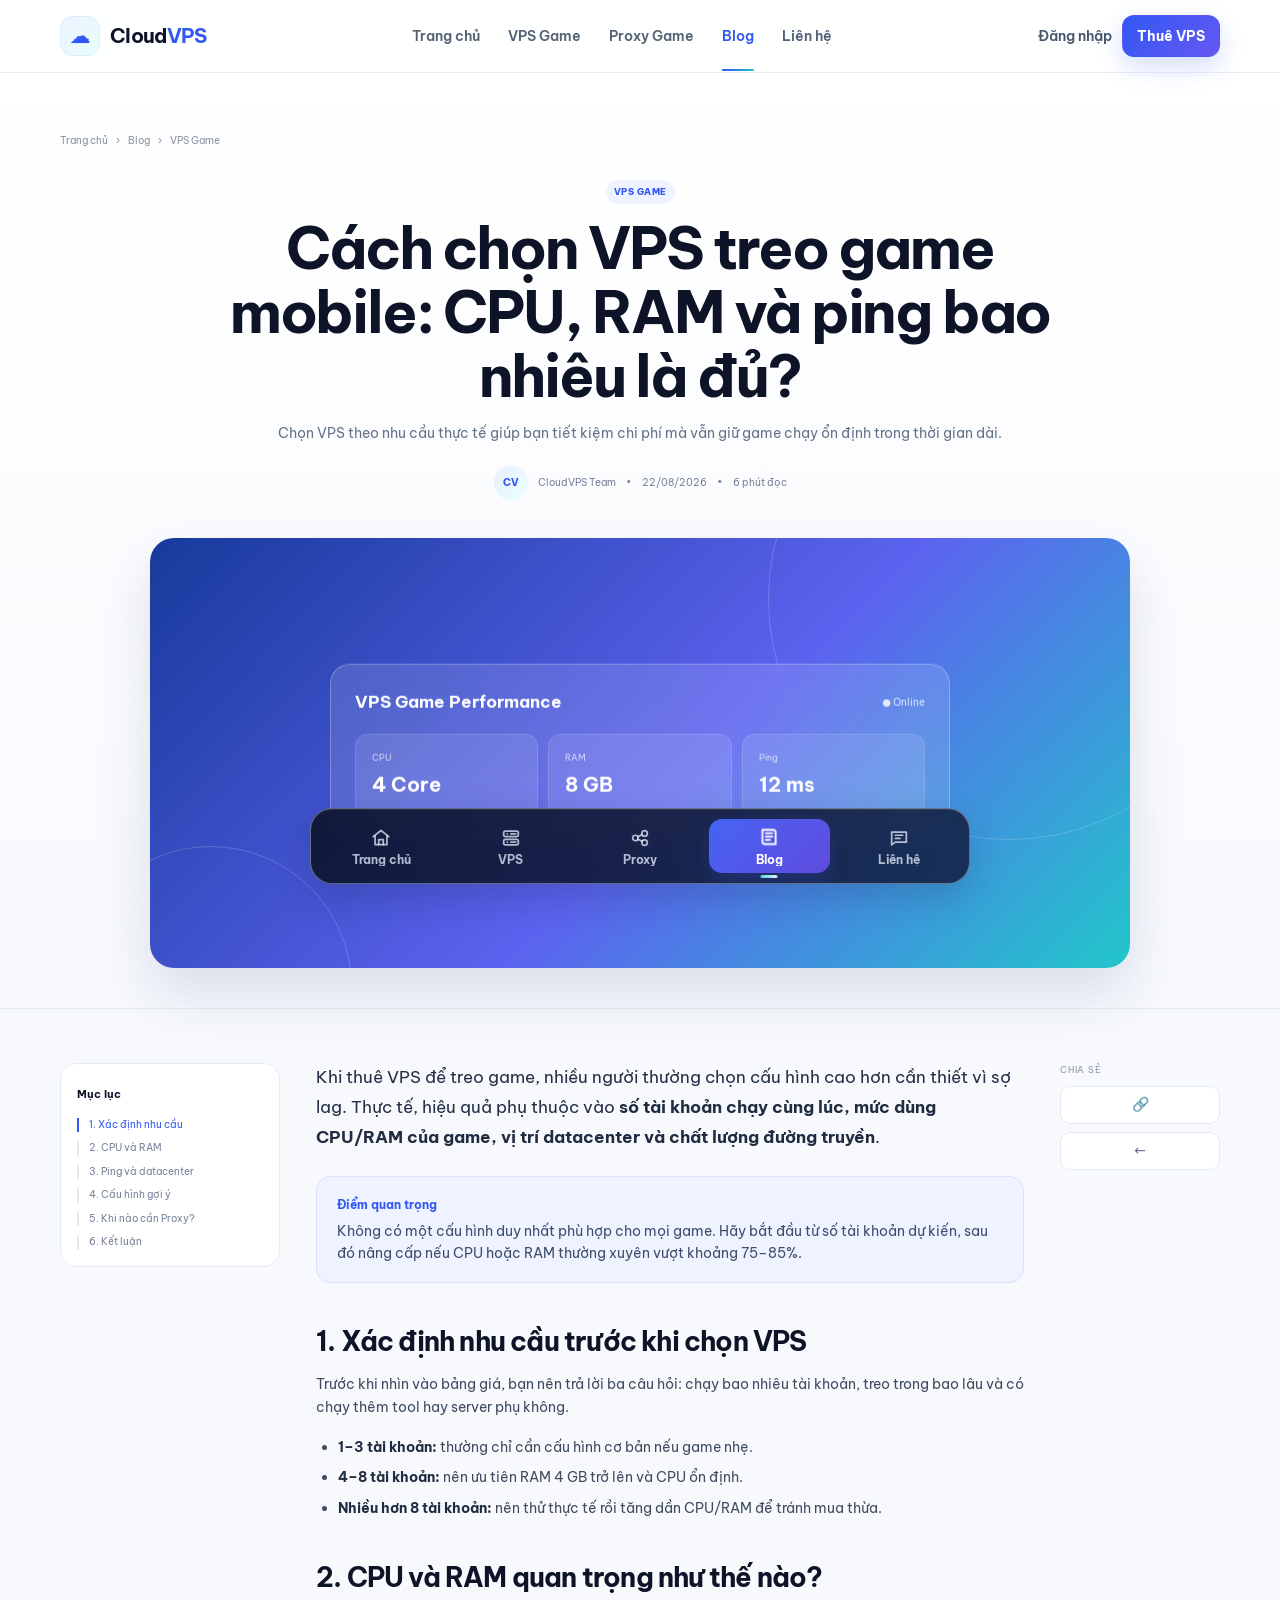
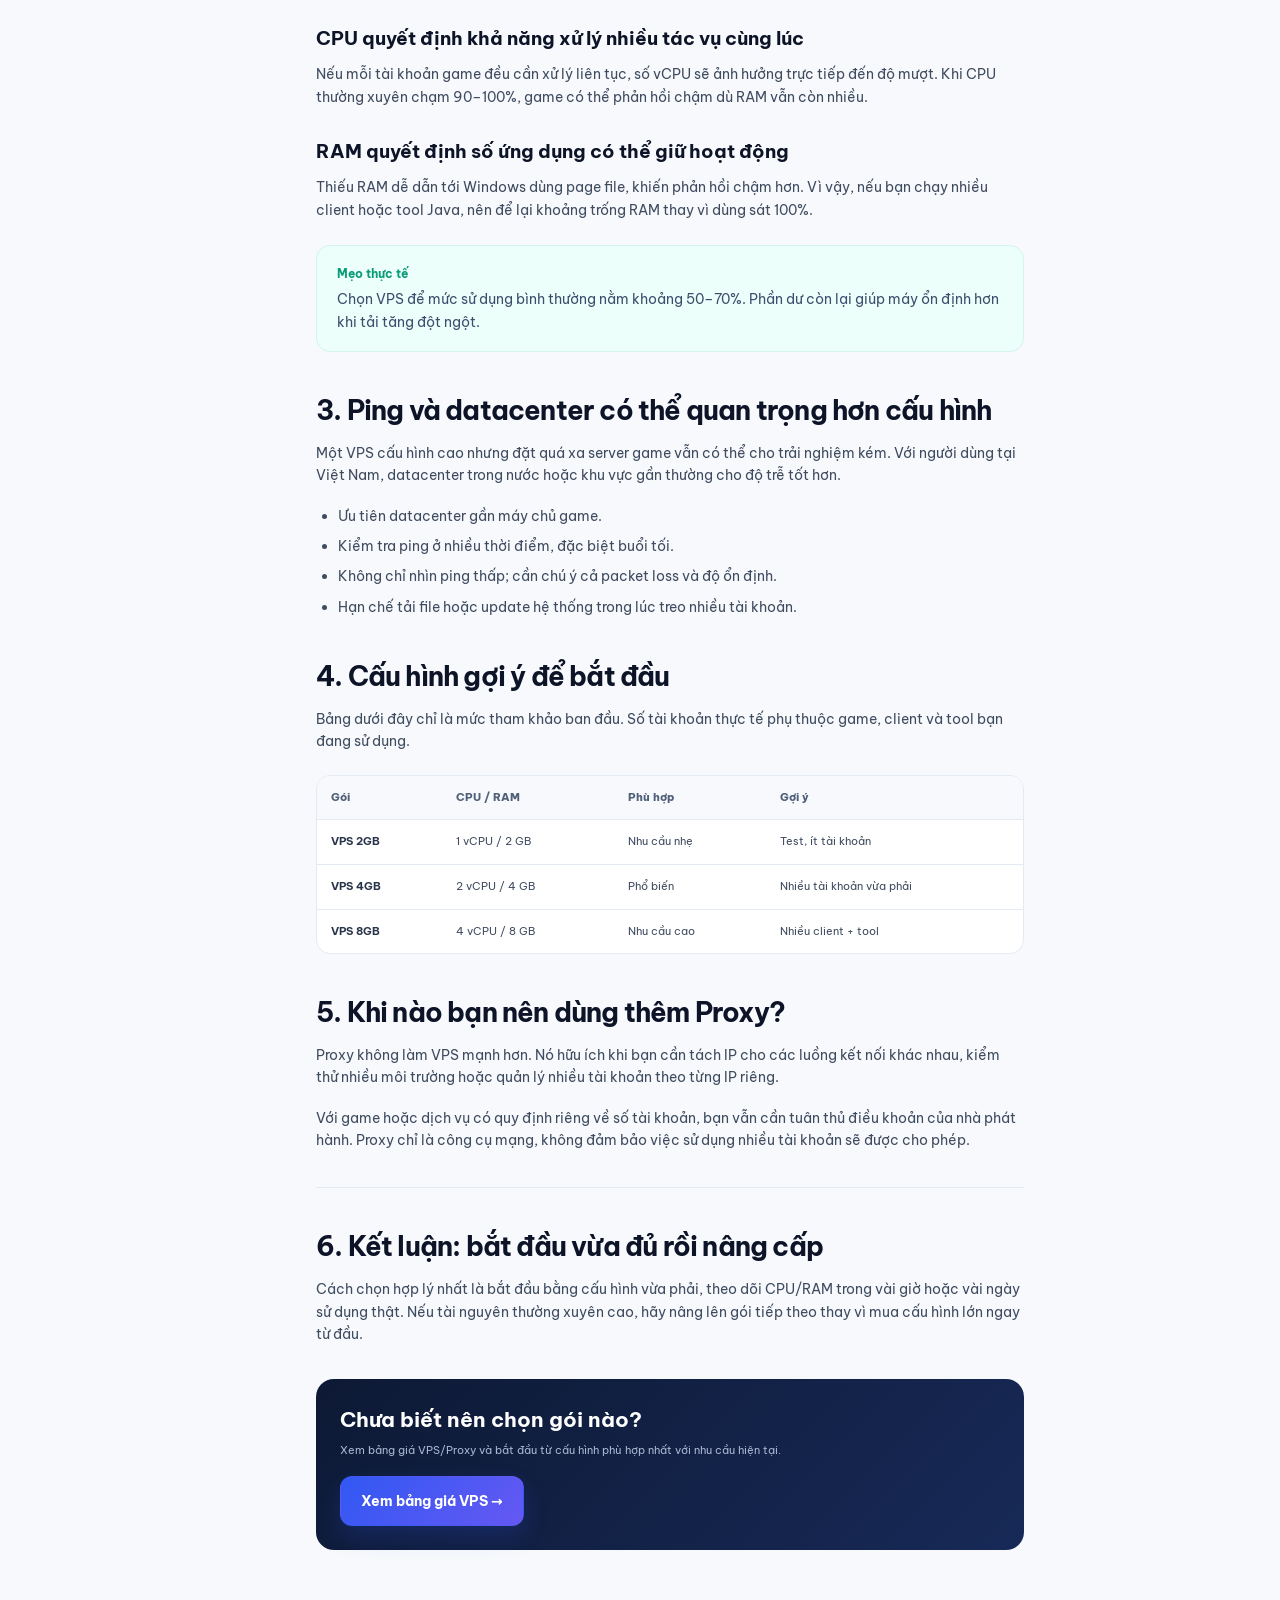
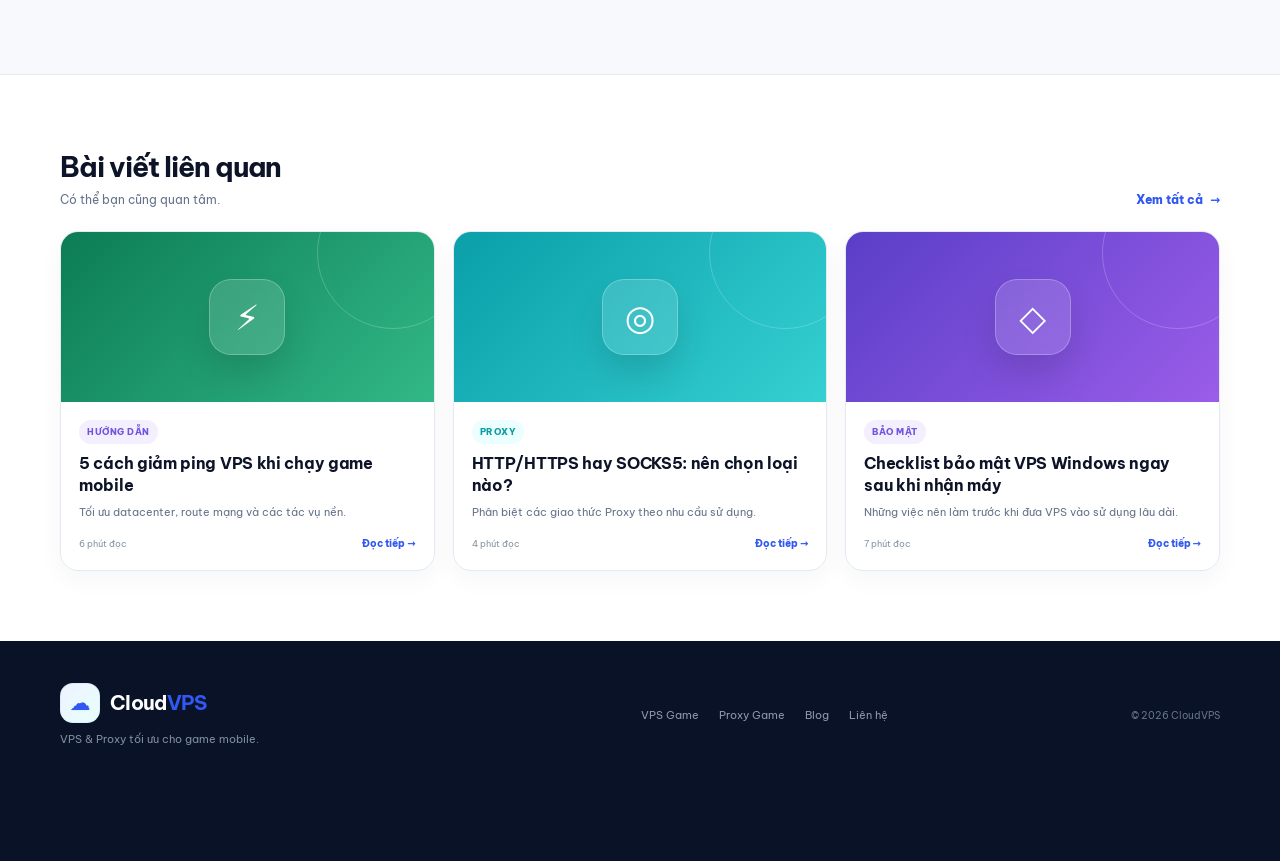
==== commit 94b916ae: "Polish article SEO, favicon and direct navigation" ====
--- a/blog-detail.html
+++ b/blog-detail.html
@@ -5,22 +5,37 @@
   <meta name="viewport" content="width=device-width, initial-scale=1.0" />
   <meta name="theme-color" content="#ffffff" />
   <meta name="description" content="Hướng dẫn chọn VPS treo game mobile theo CPU, RAM, ping và số lượng tài khoản." />
+  <meta name="robots" content="index,follow,max-image-preview:large" />
+  <link rel="canonical" href="https://buiduchuong.github.io/cloudvps-game/blog-detail.html" />
   <title>Cách chọn VPS treo game mobile - CloudVPS Blog</title>
+  <meta property="og:type" content="article" />
+  <meta property="og:title" content="Cách chọn VPS treo game mobile: CPU, RAM và ping bao nhiêu là đủ?" />
+  <meta property="og:description" content="Hướng dẫn chọn VPS treo game mobile theo CPU, RAM, ping và số lượng tài khoản." />
+  <meta property="og:url" content="https://buiduchuong.github.io/cloudvps-game/blog-detail.html" />
+  <meta property="og:site_name" content="CloudVPS" />
+  <meta property="article:published_time" content="2026-08-22" />
+  <meta property="article:modified_time" content="2026-08-22" />
+  <meta name="twitter:card" content="summary" />
+  <link rel="icon" href="favicon.svg" type="image/svg+xml" />
   <link rel="preconnect" href="https://fonts.googleapis.com" />
   <link rel="preconnect" href="https://fonts.gstatic.com" crossorigin />
   <link href="https://fonts.googleapis.com/css2?family=Be+Vietnam+Pro:wght@400;500;600;700;800&display=swap" rel="stylesheet" />
   <link rel="stylesheet" href="style.css" />
-  <link rel="stylesheet" href="smooth-overrides.css" />
+  <link rel="stylesheet" href="smooth-overrides.css?v=2" />
   <link rel="stylesheet" href="blog.css" />
+  <link rel="stylesheet" href="bottom-dock.css?v=2" />
   <script type="application/ld+json">
   {
     "@context":"https://schema.org",
     "@type":"Article",
     "headline":"Cách chọn VPS treo game mobile: CPU, RAM và ping bao nhiêu là đủ?",
+    "url":"https://buiduchuong.github.io/cloudvps-game/blog-detail.html",
+    "mainEntityOfPage":"https://buiduchuong.github.io/cloudvps-game/blog-detail.html",
     "datePublished":"2026-08-22",
     "dateModified":"2026-08-22",
+    "inLanguage":"vi-VN",
     "author":{"@type":"Organization","name":"CloudVPS"},
-    "publisher":{"@type":"Organization","name":"CloudVPS"}
+    "publisher":{"@type":"Organization","name":"CloudVPS","url":"https://buiduchuong.github.io/cloudvps-game/"}
   }
   </script>
 </head>
@@ -31,14 +46,14 @@
       <a class="brand" href="index.html"><span class="brand-mark">☁</span><strong>Cloud<span>VPS</span></strong></a>
       <nav class="menu" id="menu">
         <a href="index.html">Trang chủ</a>
-        <a href="index.html#services">Dịch vụ</a>
-        <a href="index.html#pricing">Bảng giá</a>
+        <a href="vps.html">VPS Game</a>
+        <a href="proxy.html">Proxy Game</a>
         <a class="active" href="blog.html">Blog</a>
-        <a href="index.html#contact">Liên hệ</a>
+        <a href="contact.html">Liên hệ</a>
       </nav>
       <div class="nav-actions">
         <a class="login" href="#">Đăng nhập</a>
-        <a class="btn btn-small" href="index.html#pricing">Thuê VPS</a>
+        <a class="btn btn-small" href="vps.html#pricing">Thuê VPS</a>
         <button class="menu-btn" id="menuBtn" aria-label="Mở menu">☰</button>
       </div>
     </div>
@@ -131,7 +146,7 @@
           <div class="article-cta">
             <h3>Chưa biết nên chọn gói nào?</h3>
             <p>Xem bảng giá VPS/Proxy và bắt đầu từ cấu hình phù hợp nhất với nhu cầu hiện tại.</p>
-            <a class="btn" href="index.html#pricing">Xem bảng giá →</a>
+            <a class="btn" href="vps.html#pricing">Xem bảng giá VPS →</a>
           </div>
         </article>
 
@@ -158,11 +173,12 @@
   <footer class="footer">
     <div class="container footer-inner">
       <div><a class="brand footer-brand" href="index.html"><span class="brand-mark">☁</span><strong>Cloud<span>VPS</span></strong></a><p>VPS & Proxy tối ưu cho game mobile.</p></div>
-      <div class="footer-links"><a href="index.html#services">Dịch vụ</a><a href="index.html#pricing">Bảng giá</a><a href="blog.html">Blog</a><a href="index.html#contact">Liên hệ</a></div>
+      <div class="footer-links"><a href="vps.html">VPS Game</a><a href="proxy.html">Proxy Game</a><a href="blog.html">Blog</a><a href="contact.html">Liên hệ</a></div>
       <span class="copyright">© 2026 CloudVPS</span>
     </div>
   </footer>
 
+  <script src="bottom-dock.js?v=2"></script>
   <script src="blog.js"></script>
 </body>
-</html>
+</html>
--- a/smooth-overrides.css
+++ b/smooth-overrides.css
@@ -1,129 +1,68 @@
-/* Smooth interaction/performance overrides.
-   Keeps the visual effects, but separates scroll-reveal motion from hover transforms
-   and avoids layout-heavy hover animation. */
+/* CloudVPS interaction/performance overrides — production v1 */
 
-/* Reveal now uses the individual translate property, so it no longer fights
-   with card hover transforms. */
-.reveal {
-  transform: none !important;
-  translate: 0 14px;
-  transition: opacity .5s ease, translate .5s cubic-bezier(.2,.8,.2,1) !important;
+/* Reveal uses the individual translate property so it does not compete with
+   hover transforms. Short distance keeps the motion calm. */
+.reveal{
+  transform:none!important;
+  translate:0 10px;
+  transition:opacity .44s ease,translate .44s cubic-bezier(.2,.8,.2,1)!important;
 }
-.reveal.is-visible {
-  transform: none !important;
-  translate: 0 0;
-}
-.delay-1 { transition-delay: .05s !important; }
-.delay-2 { transition-delay: .10s !important; }
-.delay-3 { transition-delay: .15s !important; }
+.reveal.is-visible{transform:none!important;translate:0 0}
+.delay-1{transition-delay:.04s!important}.delay-2{transition-delay:.08s!important}.delay-3{transition-delay:.12s!important}
 
-/* Give only continuously moving hero elements their own compositor layer. */
-.floating-card,
-.floating-card-secondary,
-.ping-badge {
-  will-change: transform;
-  backface-visibility: hidden;
-  -webkit-backface-visibility: hidden;
+/* Only continuously moving hero elements get compositor hints. */
+.floating-card,.floating-card-secondary,.ping-badge{
+  will-change:transform;
+  backface-visibility:hidden;
+  -webkit-backface-visibility:hidden;
 }
 
-/* Smaller, calmer floating distance. */
-.floating-card { animation: floatCardSmooth 6.2s ease-in-out infinite !important; }
-.floating-card-secondary { animation: floatCardSmooth 6.8s ease-in-out infinite reverse !important; }
-.ping-badge { animation: floatCardSmooth 6s ease-in-out infinite !important; }
+/* Slower and smaller continuous movement = less GPU work and less visual noise. */
+.floating-card{animation:floatCardSmooth 8.6s ease-in-out infinite!important}
+.floating-card-secondary{animation:floatCardSmooth 9.2s ease-in-out infinite reverse!important}
+.ping-badge{animation:floatCardSmooth 8.9s ease-in-out infinite!important}
 
-/* Avoid expensive layout animation for the button shine. */
-.btn:before {
-  left: -35% !important;
-  transform: translate3d(-160%,0,0) rotate(20deg) !important;
-  transition: transform .48s cubic-bezier(.2,.8,.2,1) !important;
-  will-change: transform;
+/* Button shine stays on the compositor. */
+.btn:before{
+  left:-35%!important;
+  transform:translate3d(-160%,0,0) rotate(20deg)!important;
+  transition:transform .46s cubic-bezier(.2,.8,.2,1)!important;
+  will-change:transform;
 }
-.btn:hover:before {
-  left: -35% !important;
-  transform: translate3d(520%,0,0) rotate(20deg) !important;
+.btn:hover:before{left:-35%!important;transform:translate3d(520%,0,0) rotate(20deg)!important}
+
+.service-card,.price-card,.feature-card,.btn,.service-icon{
+  backface-visibility:hidden;
+  -webkit-backface-visibility:hidden;
 }
 
-/* Shorter hover distance + faster easing. Shadows are intentionally lighter. */
-.service-card,
-.price-card,
-.feature-card,
-.btn,
-.service-icon {
-  backface-visibility: hidden;
-  -webkit-backface-visibility: hidden;
+@media(hover:hover) and (pointer:fine){
+  .btn{transition:transform .21s cubic-bezier(.2,.8,.2,1),border-color .21s ease,background-color .21s ease!important}
+  .btn:hover{transform:translate3d(0,-2px,0)!important;box-shadow:0 11px 24px rgba(49,88,243,.18)!important}
+
+  .service-card{transition:transform .22s cubic-bezier(.2,.8,.2,1),border-color .22s ease!important}
+  .service-card:hover,.service-card.reveal:hover{transform:translate3d(0,-3px,0)!important;box-shadow:0 14px 30px rgba(28,42,82,.075)!important}
+  .service-card:hover:before{transform:scale(1.13)!important}
+  .service-card:hover .service-icon{transform:translate3d(0,-1px,0) scale(1.035)!important}
+
+  .price-card{transition:transform .22s cubic-bezier(.2,.8,.2,1),border-color .22s ease!important}
+  .price-card:hover,.price-card.reveal:hover{transform:translate3d(0,-3px,0)!important;box-shadow:0 14px 30px rgba(31,46,91,.075)!important}
+  .price-card.featured,.price-card.featured.reveal{transform:translate3d(0,-2px,0)!important}
+  .price-card.featured:hover,.price-card.featured.reveal:hover{transform:translate3d(0,-5px,0)!important}
+
+  .feature-card{transition:transform .21s cubic-bezier(.2,.8,.2,1),background-color .21s ease!important}
+  .feature-card:hover,.feature-card.reveal:hover{transform:translate3d(0,-2px,0)!important;box-shadow:0 12px 24px rgba(25,39,75,.06)!important}
+  .feature-card:hover>span{transform:translate3d(0,-1px,0) scale(1.04)!important}
 }
 
-@media (hover:hover) and (pointer:fine) {
-  .btn {
-    transition: transform .22s cubic-bezier(.2,.8,.2,1), border-color .22s ease, background-color .22s ease !important;
-  }
-  .btn:hover {
-    transform: translate3d(0,-2px,0) !important;
-    box-shadow: 0 13px 27px rgba(49,88,243,.22) !important;
-  }
-
-  .service-card {
-    transition: transform .24s cubic-bezier(.2,.8,.2,1), border-color .24s ease !important;
-  }
-  .service-card:hover,
-  .service-card.reveal:hover {
-    transform: translate3d(0,-4px,0) !important;
-    box-shadow: 0 17px 34px rgba(28,42,82,.09) !important;
-  }
-  .service-card:hover:before { transform: scale(1.18) !important; }
-  .service-card:hover .service-icon {
-    transform: translate3d(0,-1px,0) scale(1.045) !important;
-  }
-
-  .price-card {
-    transition: transform .24s cubic-bezier(.2,.8,.2,1), border-color .24s ease !important;
-  }
-  .price-card:hover,
-  .price-card.reveal:hover {
-    transform: translate3d(0,-4px,0) !important;
-    box-shadow: 0 17px 34px rgba(31,46,91,.09) !important;
-  }
-  .price-card.featured,
-  .price-card.featured.reveal {
-    transform: translate3d(0,-2px,0) !important;
-  }
-  .price-card.featured:hover,
-  .price-card.featured.reveal:hover {
-    transform: translate3d(0,-6px,0) !important;
-  }
-
-  .feature-card {
-    transition: transform .22s cubic-bezier(.2,.8,.2,1), background-color .22s ease !important;
-  }
-  .feature-card:hover,
-  .feature-card.reveal:hover {
-    transform: translate3d(0,-3px,0) !important;
-    box-shadow: 0 14px 28px rgba(25,39,75,.07) !important;
-  }
-  .feature-card:hover > span {
-    transform: translate3d(0,-1px,0) scale(1.055) !important;
-  }
+@media(hover:none),(pointer:coarse){
+  .btn:hover,.service-card:hover,.price-card:hover,.feature-card:hover,.service-card:hover .service-icon,.feature-card:hover>span{transform:none!important}
+  .price-card.featured,.price-card.featured.reveal{transform:none!important}
 }
 
-/* Touch devices should not emulate desktop hover movement. */
-@media (hover:none), (pointer:coarse) {
-  .btn:hover,
-  .service-card:hover,
-  .price-card:hover,
-  .feature-card:hover,
-  .service-card:hover .service-icon,
-  .feature-card:hover > span {
-    transform: none !important;
-  }
-  .price-card.featured,
-  .price-card.featured.reveal { transform: none !important; }
+@keyframes floatCardSmooth{0%,100%{transform:translate3d(0,0,0)}50%{transform:translate3d(0,-3px,0)}}
+
+@media(prefers-reduced-motion:reduce){
+  .reveal{opacity:1!important;translate:0 0!important}
+  .floating-card,.floating-card-secondary,.ping-badge{animation:none!important}
 }
-
-@keyframes floatCardSmooth {
-  0%,100% { transform: translate3d(0,0,0); }
-  50% { transform: translate3d(0,-5px,0); }
-}
-
-@media (prefers-reduced-motion:reduce) {
-  .reveal { opacity: 1 !important; translate: 0 0 !important; }
-}
--- a/bottom-dock.css
+++ b/bottom-dock.css
@@ -0,0 +1,150 @@
+/* CloudVPS persistent bottom dock — production v1 */
+
+/* Reserve space only at the real page ending. This avoids changing the whole
+   document flow when JS mounts the fixed dock. */
+.footer{padding-bottom:max(112px,calc(34px + env(safe-area-inset-bottom)))!important}
+
+.bottom-dock{
+  position:fixed;
+  left:50%;
+  bottom:16px;
+  z-index:9999;
+  width:min(660px,calc(100vw - 32px));
+  transform:translate3d(-50%,0,0);
+  padding:7px;
+  border:1px solid rgba(255,255,255,.34);
+  border-radius:22px;
+  background:linear-gradient(135deg,rgba(11,19,39,.91),rgba(21,32,66,.87));
+  box-shadow:0 14px 36px rgba(15,25,55,.18),inset 0 1px 0 rgba(255,255,255,.08);
+  backdrop-filter:blur(15px) saturate(135%);
+  -webkit-backdrop-filter:blur(15px) saturate(135%);
+  contain:layout paint style;
+  isolation:isolate;
+}
+
+.bottom-dock__inner{
+  position:relative;
+  display:grid;
+  grid-template-columns:repeat(5,minmax(0,1fr));
+  align-items:center;
+  gap:3px;
+}
+
+.bottom-dock__item{
+  position:relative;
+  min-width:0;
+  height:60px;
+  display:flex;
+  flex-direction:column;
+  align-items:center;
+  justify-content:center;
+  gap:5px;
+  border-radius:16px;
+  color:rgba(230,236,250,.76);
+  text-decoration:none;
+  isolation:isolate;
+  transform:translate3d(0,0,0);
+  transition:transform .24s cubic-bezier(.2,.8,.2,1),color .2s ease;
+  backface-visibility:hidden;
+  -webkit-backface-visibility:hidden;
+  -webkit-tap-highlight-color:transparent;
+}
+
+.bottom-dock__item::before{
+  content:"";
+  position:absolute;
+  inset:3px;
+  z-index:-1;
+  border-radius:13px;
+  background:linear-gradient(135deg,rgba(255,255,255,.12),rgba(255,255,255,.05));
+  opacity:0;
+  transform:scale(.94) translateZ(0);
+  transition:opacity .2s ease,transform .24s cubic-bezier(.2,.8,.2,1);
+  backface-visibility:hidden;
+}
+
+.bottom-dock__icon{
+  width:22px;
+  height:22px;
+  display:grid;
+  place-items:center;
+  transform:translate3d(0,0,0) scale(1);
+  transition:transform .24s cubic-bezier(.2,.8,.2,1);
+  backface-visibility:hidden;
+}
+
+.bottom-dock__icon svg{width:100%;height:100%;display:block;fill:none;stroke:currentColor;stroke-width:1.9;stroke-linecap:round;stroke-linejoin:round}
+
+.bottom-dock__label{
+  max-width:100%;
+  overflow:hidden;
+  text-overflow:ellipsis;
+  white-space:nowrap;
+  font-size:12px;
+  line-height:1;
+  font-weight:700;
+  letter-spacing:-.1px;
+}
+
+.bottom-dock__item.is-active{color:#fff}
+.bottom-dock__item.is-active::before{
+  opacity:1;
+  transform:scale(1) translateZ(0);
+  background:linear-gradient(135deg,rgba(72,105,255,.94),rgba(105,79,237,.91));
+  box-shadow:0 7px 18px rgba(64,83,221,.24);
+}
+.bottom-dock__item.is-active .bottom-dock__icon{transform:translate3d(0,-1px,0) scale(1.035)}
+
+.bottom-dock__item::after{
+  content:"";
+  position:absolute;
+  left:50%;
+  bottom:-2px;
+  width:17px;
+  height:3px;
+  border-radius:99px;
+  background:linear-gradient(90deg,#63e5e0,#fff);
+  opacity:0;
+  transform:translate3d(-50%,3px,0) scaleX(.65);
+  transition:opacity .2s ease,transform .24s cubic-bezier(.2,.8,.2,1);
+}
+.bottom-dock__item.is-active::after{opacity:.92;transform:translate3d(-50%,0,0) scaleX(1)}
+
+@media(hover:hover) and (pointer:fine){
+  .bottom-dock__item:not(.is-active):hover{color:#fff;transform:translate3d(0,-3px,0)}
+  .bottom-dock__item:not(.is-active):hover::before{opacity:1;transform:scale(1) translateZ(0)}
+  .bottom-dock__item:not(.is-active):hover .bottom-dock__icon{transform:translate3d(0,-1px,0) scale(1.055)}
+}
+
+@media(max-width:700px){
+  .footer{padding-bottom:max(101px,calc(28px + env(safe-area-inset-bottom)))!important}
+  .bottom-dock{
+    bottom:max(8px,env(safe-area-inset-bottom));
+    width:calc(100vw - 16px);
+    padding:5px;
+    border-radius:19px;
+    backdrop-filter:blur(12px) saturate(125%);
+    -webkit-backdrop-filter:blur(12px) saturate(125%);
+    box-shadow:0 10px 28px rgba(15,25,55,.16),inset 0 1px 0 rgba(255,255,255,.07);
+  }
+  .bottom-dock__inner{gap:2px}
+  .bottom-dock__item{height:57px;border-radius:14px;gap:4px}
+  .bottom-dock__item::before{inset:2px;border-radius:12px}
+  .bottom-dock__icon{width:21px;height:21px}
+  .bottom-dock__label{font-size:11px}
+}
+
+@media(max-width:380px){
+  .bottom-dock{width:calc(100vw - 10px);padding:4px}
+  .bottom-dock__item{height:55px}
+  .bottom-dock__label{font-size:10.5px}
+}
+
+/* Small-text readability polish shared across the site. */
+.service-kicker,.service-tags span,.section-label,.plan{font-size:11px!important}
+.price-card li,.feature-card p,.service-content p{font-size:13px!important}
+.server-specs span,.trust-row span{font-size:11px!important}
+
+@media(prefers-reduced-motion:reduce){
+  .bottom-dock__item,.bottom-dock__item::before,.bottom-dock__item::after,.bottom-dock__icon{transition:none!important}
+}
